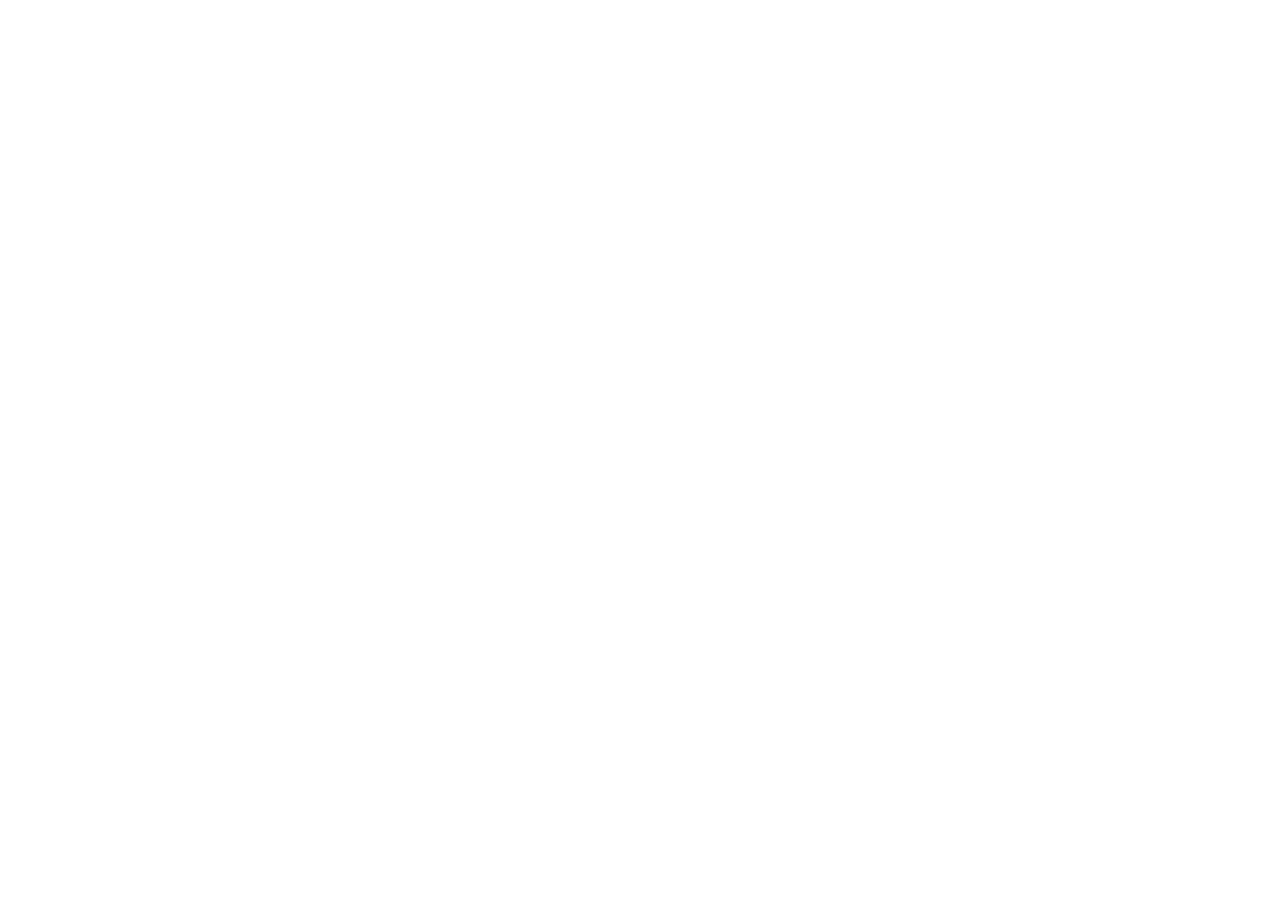
==== index.html @ 5b24a967 "init" ====
<!doctype html>
<html lang="en">
<head>
    <meta charset="UTF-8">
    <meta name="viewport"
          content="width=device-width, user-scalable=no, initial-scale=1.0, maximum-scale=1.0, minimum-scale=1.0">
    <meta http-equiv="X-UA-Compatible" content="ie=edge">
    <title>Document</title>
     
</head>
<body>

</body>
</html>
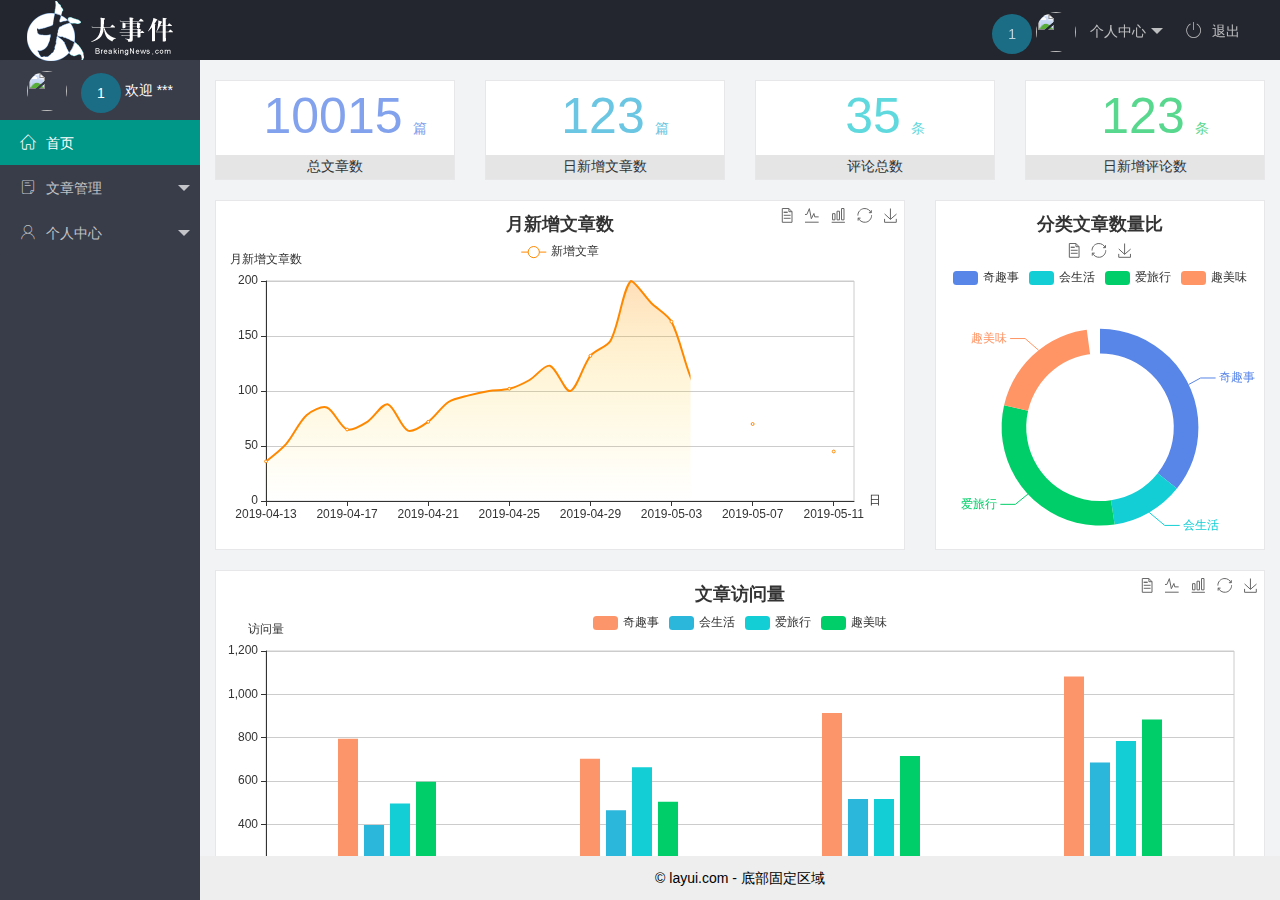
==== commit fc198450: "完成主页开发功能" ====
--- a/index.html
+++ b/index.html
@@ -6,9 +6,82 @@
           content="width=device-width, user-scalable=no, initial-scale=1.0, maximum-scale=1.0, minimum-scale=1.0">
     <meta http-equiv="X-UA-Compatible" content="ie=edge">
     <title>Document</title>
-     
+    <link rel="stylesheet" href="./css/layui.css">
+    <link rel="stylesheet" href="./fonts/iconfont.css">
+    <link rel="stylesheet" href="./css/index.css">
 </head>
-<body>
+<body class="layui-layout-body">
+<div class="layui-layout layui-layout-admin">
+    <div class="layui-header">
+        <div class="layui-logo">
+            <img src="./images/logo.png" alt="">
+        </div>
+        <!-- 头部区域（可配合layui已有的水平导航） -->
+        <ul class="layui-nav layui-layout-right">
+            <li class="layui-nav-item">
+                <a href="javascript:;">
+                    <span class="text-avatar">1</span>
+                    <img src="http://t.cn/RCzsdCq" class="layui-nav-img avatar-img">
+                    个人中心
+                </a>
+                <dl class="layui-nav-child">
+                    <dd><a href="">基本资料</a></dd>
+                    <dd><a href="">更换头像</a></dd>
+                    <dd><a href="">重置密码</a></dd>
+                </dl>
+            </li>
+            <li class="layui-nav-item">
 
+                <a href="javascript:;" id="btnLogout"> <span class="iconfont icon-tuichu"></span>退出</a>
+            </li>
+        </ul>
+    </div>
+
+    <div class="layui-side layui-bg-black">
+        <div class="layui-side-scroll">
+            <!-- 左侧导航区域（可配合layui已有的垂直导航） -->
+            <ul class="layui-nav layui-nav-tree" lay-shrink="all">
+                <div class="side-nav-avater">
+                    <img src="http://t.cn/RCzsdCq" class="layui-nav-img avatar-img">
+                    <span class="text-avatar">1</span>
+                    <span id="welcome">欢迎 ***</span>
+                </div>
+                <li class="layui-nav-item layui-this"><a href="./home/dashboard.html" target="fm" > <span class="iconfont icon-home"></span>首页</a></li>
+                <li class="layui-nav-item">
+                    <a href="javascript:;"> <span class="iconfont icon-16"></span>文章管理</a>
+                    <dl class="layui-nav-child">
+                        <dd><a href="javascript:;"><i class="layui-icon layui-icon-app"></i>文章类别</a></dd>
+                        <dd><a href="javascript:;"><i class="layui-icon layui-icon-app"></i>文章列表</a></dd>
+                        <dd><a href=""><i class="layui-icon layui-icon-app"></i>发表文章</a></dd>
+                    </dl>
+                </li>
+                <li class="layui-nav-item">
+                    <a href="javascript:;"> <span class="iconfont icon-user"></span>个人中心</a>
+                    <dl class="layui-nav-child">
+                        <dd><a href="javascript:;"><i class="layui-icon layui-icon-app"></i>基本资料</a></dd>
+                        <dd><a href="javascript:;"><i class="layui-icon layui-icon-app"></i>更换头像</a></dd>
+                        <dd><a href=""><i class="layui-icon layui-icon-app"></i>重置密码</a></dd>
+                    </dl>
+                </li>
+            </ul>
+        </div>
+    </div>
+
+    <div class="layui-body">
+        <!-- 内容主体区域 -->
+        <iframe name="fm" src ="./home/dashboard.html"  frameborder="0">
+            123
+        </iframe>
+    </div>
+
+    <div class="layui-footer">
+        <!-- 底部固定区域 -->
+        © layui.com - 底部固定区域
+    </div>
+    <script src="./layui.all.js"></script>
+    <script src="./lib/jquery-3.5.1.js"></script>
+    <script src="./js/baseApi.js"></script>
+    <script src="./js/index.js"></script>
+</div>
 </body>
 </html>
--- a/css/layui.css
+++ b/css/layui.css
@@ -0,0 +1,2 @@
+/** layui-v2.5.6 MIT License By https://www.layui.com */
+ .layui-inline,img{display:inline-block;vertical-align:middle}h1,h2,h3,h4,h5,h6{font-weight:400}.layui-edge,.layui-header,.layui-inline,.layui-main{position:relative}.layui-body,.layui-edge,.layui-elip{overflow:hidden}.layui-btn,.layui-edge,.layui-inline,img{vertical-align:middle}.layui-btn,.layui-disabled,.layui-icon,.layui-unselect{-moz-user-select:none;-webkit-user-select:none;-ms-user-select:none}.layui-elip,.layui-form-checkbox span,.layui-form-pane .layui-form-label{text-overflow:ellipsis;white-space:nowrap}.layui-breadcrumb,.layui-tree-btnGroup{visibility:hidden}blockquote,body,button,dd,div,dl,dt,form,h1,h2,h3,h4,h5,h6,input,li,ol,p,pre,td,textarea,th,ul{margin:0;padding:0;-webkit-tap-highlight-color:rgba(0,0,0,0)}a:active,a:hover{outline:0}img{border:none}li{list-style:none}table{border-collapse:collapse;border-spacing:0}h4,h5,h6{font-size:100%}button,input,optgroup,option,select,textarea{font-family:inherit;font-size:inherit;font-style:inherit;font-weight:inherit;outline:0}pre{white-space:pre-wrap;white-space:-moz-pre-wrap;white-space:-pre-wrap;white-space:-o-pre-wrap;word-wrap:break-word}body{line-height:24px;font:14px Helvetica Neue,Helvetica,PingFang SC,Tahoma,Arial,sans-serif}hr{height:1px;margin:10px 0;border:0;clear:both}a{color:#333;text-decoration:none}a:hover{color:#777}a cite{font-style:normal;*cursor:pointer}.layui-border-box,.layui-border-box *{box-sizing:border-box}.layui-box,.layui-box *{box-sizing:content-box}.layui-clear{clear:both;*zoom:1}.layui-clear:after{content:'\20';clear:both;*zoom:1;display:block;height:0}.layui-inline{*display:inline;*zoom:1}.layui-edge{display:inline-block;width:0;height:0;border-width:6px;border-style:dashed;border-color:transparent}.layui-edge-top{top:-4px;border-bottom-color:#999;border-bottom-style:solid}.layui-edge-right{border-left-color:#999;border-left-style:solid}.layui-edge-bottom{top:2px;border-top-color:#999;border-top-style:solid}.layui-edge-left{border-right-color:#999;border-right-style:solid}.layui-disabled,.layui-disabled:hover{color:#d2d2d2!important;cursor:not-allowed!important}.layui-circle{border-radius:100%}.layui-show{display:block!important}.layui-hide{display:none!important}@font-face{font-family:layui-icon;src:url(../font/iconfont.eot?v=256);src:url(../font/iconfont.eot?v=256#iefix) format('embedded-opentype'),url(../font/iconfont.woff2?v=256) format('woff2'),url(../font/iconfont.woff?v=256) format('woff'),url(../font/iconfont.ttf?v=256) format('truetype'),url(../font/iconfont.svg?v=256#layui-icon) format('svg')}.layui-icon{font-family:layui-icon!important;font-size:16px;font-style:normal;-webkit-font-smoothing:antialiased;-moz-osx-font-smoothing:grayscale}.layui-icon-reply-fill:before{content:"\e611"}.layui-icon-set-fill:before{content:"\e614"}.layui-icon-menu-fill:before{content:"\e60f"}.layui-icon-search:before{content:"\e615"}.layui-icon-share:before{content:"\e641"}.layui-icon-set-sm:before{content:"\e620"}.layui-icon-engine:before{content:"\e628"}.layui-icon-close:before{content:"\1006"}.layui-icon-close-fill:before{content:"\1007"}.layui-icon-chart-screen:before{content:"\e629"}.layui-icon-star:before{content:"\e600"}.layui-icon-circle-dot:before{content:"\e617"}.layui-icon-chat:before{content:"\e606"}.layui-icon-release:before{content:"\e609"}.layui-icon-list:before{content:"\e60a"}.layui-icon-chart:before{content:"\e62c"}.layui-icon-ok-circle:before{content:"\1005"}.layui-icon-layim-theme:before{content:"\e61b"}.layui-icon-table:before{content:"\e62d"}.layui-icon-right:before{content:"\e602"}.layui-icon-left:before{content:"\e603"}.layui-icon-cart-simple:before{content:"\e698"}.layui-icon-face-cry:before{content:"\e69c"}.layui-icon-face-smile:before{content:"\e6af"}.layui-icon-survey:before{content:"\e6b2"}.layui-icon-tree:before{content:"\e62e"}.layui-icon-ie:before{content:"\e7bb"}.layui-icon-upload-circle:before{content:"\e62f"}.layui-icon-add-circle:before{content:"\e61f"}.layui-icon-download-circle:before{content:"\e601"}.layui-icon-templeate-1:before{content:"\e630"}.layui-icon-util:before{content:"\e631"}.layui-icon-face-surprised:before{content:"\e664"}.layui-icon-edit:before{content:"\e642"}.layui-icon-speaker:before{content:"\e645"}.layui-icon-down:before{content:"\e61a"}.layui-icon-file:before{content:"\e621"}.layui-icon-layouts:before{content:"\e632"}.layui-icon-rate-half:before{content:"\e6c9"}.layui-icon-add-circle-fine:before{content:"\e608"}.layui-icon-prev-circle:before{content:"\e633"}.layui-icon-read:before{content:"\e705"}.layui-icon-404:before{content:"\e61c"}.layui-icon-carousel:before{content:"\e634"}.layui-icon-help:before{content:"\e607"}.layui-icon-code-circle:before{content:"\e635"}.layui-icon-windows:before{content:"\e67f"}.layui-icon-water:before{content:"\e636"}.layui-icon-username:before{content:"\e66f"}.layui-icon-find-fill:before{content:"\e670"}.layui-icon-about:before{content:"\e60b"}.layui-icon-location:before{content:"\e715"}.layui-icon-up:before{content:"\e619"}.layui-icon-pause:before{content:"\e651"}.layui-icon-date:before{content:"\e637"}.layui-icon-layim-uploadfile:before{content:"\e61d"}.layui-icon-delete:before{content:"\e640"}.layui-icon-play:before{content:"\e652"}.layui-icon-top:before{content:"\e604"}.layui-icon-firefox:before{content:"\e686"}.layui-icon-friends:before{content:"\e612"}.layui-icon-refresh-3:before{content:"\e9aa"}.layui-icon-ok:before{content:"\e605"}.layui-icon-layer:before{content:"\e638"}.layui-icon-face-smile-fine:before{content:"\e60c"}.layui-icon-dollar:before{content:"\e659"}.layui-icon-group:before{content:"\e613"}.layui-icon-layim-download:before{content:"\e61e"}.layui-icon-picture-fine:before{content:"\e60d"}.layui-icon-link:before{content:"\e64c"}.layui-icon-diamond:before{content:"\e735"}.layui-icon-log:before{content:"\e60e"}.layui-icon-key:before{content:"\e683"}.layui-icon-rate-solid:before{content:"\e67a"}.layui-icon-fonts-del:before{content:"\e64f"}.layui-icon-unlink:before{content:"\e64d"}.layui-icon-fonts-clear:before{content:"\e639"}.layui-icon-triangle-r:before{content:"\e623"}.layui-icon-circle:before{content:"\e63f"}.layui-icon-radio:before{content:"\e643"}.layui-icon-align-center:before{content:"\e647"}.layui-icon-align-right:before{content:"\e648"}.layui-icon-align-left:before{content:"\e649"}.layui-icon-loading-1:before{content:"\e63e"}.layui-icon-return:before{content:"\e65c"}.layui-icon-fonts-strong:before{content:"\e62b"}.layui-icon-upload:before{content:"\e67c"}.layui-icon-dialogue:before{content:"\e63a"}.layui-icon-video:before{content:"\e6ed"}.layui-icon-headset:before{content:"\e6fc"}.layui-icon-cellphone-fine:before{content:"\e63b"}.layui-icon-add-1:before{content:"\e654"}.layui-icon-face-smile-b:before{content:"\e650"}.layui-icon-fonts-html:before{content:"\e64b"}.layui-icon-screen-full:before{content:"\e622"}.layui-icon-form:before{content:"\e63c"}.layui-icon-cart:before{content:"\e657"}.layui-icon-camera-fill:before{content:"\e65d"}.layui-icon-tabs:before{content:"\e62a"}.layui-icon-heart-fill:before{content:"\e68f"}.layui-icon-fonts-code:before{content:"\e64e"}.layui-icon-ios:before{content:"\e680"}.layui-icon-at:before{content:"\e687"}.layui-icon-fire:before{content:"\e756"}.layui-icon-set:before{content:"\e716"}.layui-icon-fonts-u:before{content:"\e646"}.layui-icon-triangle-d:before{content:"\e625"}.layui-icon-tips:before{content:"\e702"}.layui-icon-picture:before{content:"\e64a"}.layui-icon-more-vertical:before{content:"\e671"}.layui-icon-bluetooth:before{content:"\e689"}.layui-icon-flag:before{content:"\e66c"}.layui-icon-loading:before{content:"\e63d"}.layui-icon-fonts-i:before{content:"\e644"}.layui-icon-refresh-1:before{content:"\e666"}.layui-icon-rmb:before{content:"\e65e"}.layui-icon-addition:before{content:"\e624"}.layui-icon-home:before{content:"\e68e"}.layui-icon-time:before{content:"\e68d"}.layui-icon-user:before{content:"\e770"}.layui-icon-notice:before{content:"\e667"}.layui-icon-chrome:before{content:"\e68a"}.layui-icon-edge:before{content:"\e68b"}.layui-icon-login-weibo:before{content:"\e675"}.layui-icon-voice:before{content:"\e688"}.layui-icon-upload-drag:before{content:"\e681"}.layui-icon-login-qq:before{content:"\e676"}.layui-icon-snowflake:before{content:"\e6b1"}.layui-icon-heart:before{content:"\e68c"}.layui-icon-logout:before{content:"\e682"}.layui-icon-file-b:before{content:"\e655"}.layui-icon-template:before{content:"\e663"}.layui-icon-transfer:before{content:"\e691"}.layui-icon-auz:before{content:"\e672"}.layui-icon-console:before{content:"\e665"}.layui-icon-app:before{content:"\e653"}.layui-icon-prev:before{content:"\e65a"}.layui-icon-website:before{content:"\e7ae"}.layui-icon-next:before{content:"\e65b"}.layui-icon-component:before{content:"\e857"}.layui-icon-android:before{content:"\e684"}.layui-icon-more:before{content:"\e65f"}.layui-icon-login-wechat:before{content:"\e677"}.layui-icon-shrink-right:before{content:"\e668"}.layui-icon-spread-left:before{content:"\e66b"}.layui-icon-camera:before{content:"\e660"}.layui-icon-note:before{content:"\e66e"}.layui-icon-refresh:before{content:"\e669"}.layui-icon-female:before{content:"\e661"}.layui-icon-male:before{content:"\e662"}.layui-icon-screen-restore:before{content:"\e758"}.layui-icon-password:before{content:"\e673"}.layui-icon-senior:before{content:"\e674"}.layui-icon-theme:before{content:"\e66a"}.layui-icon-tread:before{content:"\e6c5"}.layui-icon-praise:before{content:"\e6c6"}.layui-icon-star-fill:before{content:"\e658"}.layui-icon-rate:before{content:"\e67b"}.layui-icon-template-1:before{content:"\e656"}.layui-icon-vercode:before{content:"\e679"}.layui-icon-service:before{content:"\e626"}.layui-icon-cellphone:before{content:"\e678"}.layui-icon-print:before{content:"\e66d"}.layui-icon-cols:before{content:"\e610"}.layui-icon-wifi:before{content:"\e7e0"}.layui-icon-export:before{content:"\e67d"}.layui-icon-rss:before{content:"\e808"}.layui-icon-slider:before{content:"\e714"}.layui-icon-email:before{content:"\e618"}.layui-icon-subtraction:before{content:"\e67e"}.layui-icon-mike:before{content:"\e6dc"}.layui-icon-light:before{content:"\e748"}.layui-icon-gift:before{content:"\e627"}.layui-icon-mute:before{content:"\e685"}.layui-icon-reduce-circle:before{content:"\e616"}.layui-icon-music:before{content:"\e690"}.layui-main{width:1140px;margin:0 auto}.layui-header{z-index:1000;height:60px}.layui-header a:hover{transition:all .5s;-webkit-transition:all .5s}.layui-side{position:fixed;left:0;top:0;bottom:0;z-index:999;width:200px;overflow-x:hidden}.layui-side-scroll{position:relative;width:220px;height:100%;overflow-x:hidden}.layui-body{position:absolute;left:200px;right:0;top:0;bottom:0;z-index:998;width:auto;overflow-y:auto;box-sizing:border-box}.layui-layout-body{overflow:hidden}.layui-layout-admin .layui-header{background-color:#23262E}.layui-layout-admin .layui-side{top:60px;width:200px;overflow-x:hidden}.layui-layout-admin .layui-body{position:fixed;top:60px;bottom:44px}.layui-layout-admin .layui-main{width:auto;margin:0 15px}.layui-layout-admin .layui-footer{position:fixed;left:200px;right:0;bottom:0;height:44px;line-height:44px;padding:0 15px;background-color:#eee}.layui-layout-admin .layui-logo{position:absolute;left:0;top:0;width:200px;height:100%;line-height:60px;text-align:center;color:#009688;font-size:16px}.layui-layout-admin .layui-header .layui-nav{background:0 0}.layui-layout-left{position:absolute!important;left:200px;top:0}.layui-layout-right{position:absolute!important;right:0;top:0}.layui-container{position:relative;margin:0 auto;padding:0 15px;box-sizing:border-box}.layui-fluid{position:relative;margin:0 auto;padding:0 15px}.layui-row:after,.layui-row:before{content:'';display:block;clear:both}.layui-col-lg1,.layui-col-lg10,.layui-col-lg11,.layui-col-lg12,.layui-col-lg2,.layui-col-lg3,.layui-col-lg4,.layui-col-lg5,.layui-col-lg6,.layui-col-lg7,.layui-col-lg8,.layui-col-lg9,.layui-col-md1,.layui-col-md10,.layui-col-md11,.layui-col-md12,.layui-col-md2,.layui-col-md3,.layui-col-md4,.layui-col-md5,.layui-col-md6,.layui-col-md7,.layui-col-md8,.layui-col-md9,.layui-col-sm1,.layui-col-sm10,.layui-col-sm11,.layui-col-sm12,.layui-col-sm2,.layui-col-sm3,.layui-col-sm4,.layui-col-sm5,.layui-col-sm6,.layui-col-sm7,.layui-col-sm8,.layui-col-sm9,.layui-col-xs1,.layui-col-xs10,.layui-col-xs11,.layui-col-xs12,.layui-col-xs2,.layui-col-xs3,.layui-col-xs4,.layui-col-xs5,.layui-col-xs6,.layui-col-xs7,.layui-col-xs8,.layui-col-xs9{position:relative;display:block;box-sizing:border-box}.layui-col-xs1,.layui-col-xs10,.layui-col-xs11,.layui-col-xs12,.layui-col-xs2,.layui-col-xs3,.layui-col-xs4,.layui-col-xs5,.layui-col-xs6,.layui-col-xs7,.layui-col-xs8,.layui-col-xs9{float:left}.layui-col-xs1{width:8.33333333%}.layui-col-xs2{width:16.66666667%}.layui-col-xs3{width:25%}.layui-col-xs4{width:33.33333333%}.layui-col-xs5{width:41.66666667%}.layui-col-xs6{width:50%}.layui-col-xs7{width:58.33333333%}.layui-col-xs8{width:66.66666667%}.layui-col-xs9{width:75%}.layui-col-xs10{width:83.33333333%}.layui-col-xs11{width:91.66666667%}.layui-col-xs12{width:100%}.layui-col-xs-offset1{margin-left:8.33333333%}.layui-col-xs-offset2{margin-left:16.66666667%}.layui-col-xs-offset3{margin-left:25%}.layui-col-xs-offset4{margin-left:33.33333333%}.layui-col-xs-offset5{margin-left:41.66666667%}.layui-col-xs-offset6{margin-left:50%}.layui-col-xs-offset7{margin-left:58.33333333%}.layui-col-xs-offset8{margin-left:66.66666667%}.layui-col-xs-offset9{margin-left:75%}.layui-col-xs-offset10{margin-left:83.33333333%}.layui-col-xs-offset11{margin-left:91.66666667%}.layui-col-xs-offset12{margin-left:100%}@media screen and (max-width:768px){.layui-hide-xs{display:none!important}.layui-show-xs-block{display:block!important}.layui-show-xs-inline{display:inline!important}.layui-show-xs-inline-block{display:inline-block!important}}@media screen and (min-width:768px){.layui-container{width:750px}.layui-hide-sm{display:none!important}.layui-show-sm-block{display:block!important}.layui-show-sm-inline{display:inline!important}.layui-show-sm-inline-block{display:inline-block!important}.layui-col-sm1,.layui-col-sm10,.layui-col-sm11,.layui-col-sm12,.layui-col-sm2,.layui-col-sm3,.layui-col-sm4,.layui-col-sm5,.layui-col-sm6,.layui-col-sm7,.layui-col-sm8,.layui-col-sm9{float:left}.layui-col-sm1{width:8.33333333%}.layui-col-sm2{width:16.66666667%}.layui-col-sm3{width:25%}.layui-col-sm4{width:33.33333333%}.layui-col-sm5{width:41.66666667%}.layui-col-sm6{width:50%}.layui-col-sm7{width:58.33333333%}.layui-col-sm8{width:66.66666667%}.layui-col-sm9{width:75%}.layui-col-sm10{width:83.33333333%}.layui-col-sm11{width:91.66666667%}.layui-col-sm12{width:100%}.layui-col-sm-offset1{margin-left:8.33333333%}.layui-col-sm-offset2{margin-left:16.66666667%}.layui-col-sm-offset3{margin-left:25%}.layui-col-sm-offset4{margin-left:33.33333333%}.layui-col-sm-offset5{margin-left:41.66666667%}.layui-col-sm-offset6{margin-left:50%}.layui-col-sm-offset7{margin-left:58.33333333%}.layui-col-sm-offset8{margin-left:66.66666667%}.layui-col-sm-offset9{margin-left:75%}.layui-col-sm-offset10{margin-left:83.33333333%}.layui-col-sm-offset11{margin-left:91.66666667%}.layui-col-sm-offset12{margin-left:100%}}@media screen and (min-width:992px){.layui-container{width:970px}.layui-hide-md{display:none!important}.layui-show-md-block{display:block!important}.layui-show-md-inline{display:inline!important}.layui-show-md-inline-block{display:inline-block!important}.layui-col-md1,.layui-col-md10,.layui-col-md11,.layui-col-md12,.layui-col-md2,.layui-col-md3,.layui-col-md4,.layui-col-md5,.layui-col-md6,.layui-col-md7,.layui-col-md8,.layui-col-md9{float:left}.layui-col-md1{width:8.33333333%}.layui-col-md2{width:16.66666667%}.layui-col-md3{width:25%}.layui-col-md4{width:33.33333333%}.layui-col-md5{width:41.66666667%}.layui-col-md6{width:50%}.layui-col-md7{width:58.33333333%}.layui-col-md8{width:66.66666667%}.layui-col-md9{width:75%}.layui-col-md10{width:83.33333333%}.layui-col-md11{width:91.66666667%}.layui-col-md12{width:100%}.layui-col-md-offset1{margin-left:8.33333333%}.layui-col-md-offset2{margin-left:16.66666667%}.layui-col-md-offset3{margin-left:25%}.layui-col-md-offset4{margin-left:33.33333333%}.layui-col-md-offset5{margin-left:41.66666667%}.layui-col-md-offset6{margin-left:50%}.layui-col-md-offset7{margin-left:58.33333333%}.layui-col-md-offset8{margin-left:66.66666667%}.layui-col-md-offset9{margin-left:75%}.layui-col-md-offset10{margin-left:83.33333333%}.layui-col-md-offset11{margin-left:91.66666667%}.layui-col-md-offset12{margin-left:100%}}@media screen and (min-width:1200px){.layui-container{width:1170px}.layui-hide-lg{display:none!important}.layui-show-lg-block{display:block!important}.layui-show-lg-inline{display:inline!important}.layui-show-lg-inline-block{display:inline-block!important}.layui-col-lg1,.layui-col-lg10,.layui-col-lg11,.layui-col-lg12,.layui-col-lg2,.layui-col-lg3,.layui-col-lg4,.layui-col-lg5,.layui-col-lg6,.layui-col-lg7,.layui-col-lg8,.layui-col-lg9{float:left}.layui-col-lg1{width:8.33333333%}.layui-col-lg2{width:16.66666667%}.layui-col-lg3{width:25%}.layui-col-lg4{width:33.33333333%}.layui-col-lg5{width:41.66666667%}.layui-col-lg6{width:50%}.layui-col-lg7{width:58.33333333%}.layui-col-lg8{width:66.66666667%}.layui-col-lg9{width:75%}.layui-col-lg10{width:83.33333333%}.layui-col-lg11{width:91.66666667%}.layui-col-lg12{width:100%}.layui-col-lg-offset1{margin-left:8.33333333%}.layui-col-lg-offset2{margin-left:16.66666667%}.layui-col-lg-offset3{margin-left:25%}.layui-col-lg-offset4{margin-left:33.33333333%}.layui-col-lg-offset5{margin-left:41.66666667%}.layui-col-lg-offset6{margin-left:50%}.layui-col-lg-offset7{margin-left:58.33333333%}.layui-col-lg-offset8{margin-left:66.66666667%}.layui-col-lg-offset9{margin-left:75%}.layui-col-lg-offset10{margin-left:83.33333333%}.layui-col-lg-offset11{margin-left:91.66666667%}.layui-col-lg-offset12{margin-left:100%}}.layui-col-space1{margin:-.5px}.layui-col-space1>*{padding:.5px}.layui-col-space2{margin:-1px}.layui-col-space2>*{padding:1px}.layui-col-space4{margin:-2px}.layui-col-space4>*{padding:2px}.layui-col-space5{margin:-2.5px}.layui-col-space5>*{padding:2.5px}.layui-col-space6{margin:-3px}.layui-col-space6>*{padding:3px}.layui-col-space8{margin:-4px}.layui-col-space8>*{padding:4px}.layui-col-space10{margin:-5px}.layui-col-space10>*{padding:5px}.layui-col-space12{margin:-6px}.layui-col-space12>*{padding:6px}.layui-col-space14{margin:-7px}.layui-col-space14>*{padding:7px}.layui-col-space15{margin:-7.5px}.layui-col-space15>*{padding:7.5px}.layui-col-space16{margin:-8px}.layui-col-space16>*{padding:8px}.layui-col-space18{margin:-9px}.layui-col-space18>*{padding:9px}.layui-col-space20{margin:-10px}.layui-col-space20>*{padding:10px}.layui-col-space22{margin:-11px}.layui-col-space22>*{padding:11px}.layui-col-space24{margin:-12px}.layui-col-space24>*{padding:12px}.layui-col-space25{margin:-12.5px}.layui-col-space25>*{padding:12.5px}.layui-col-space26{margin:-13px}.layui-col-space26>*{padding:13px}.layui-col-space28{margin:-14px}.layui-col-space28>*{padding:14px}.layui-col-space30{margin:-15px}.layui-col-space30>*{padding:15px}.layui-btn,.layui-input,.layui-select,.layui-textarea,.layui-upload-button{outline:0;-webkit-appearance:none;transition:all .3s;-webkit-transition:all .3s;box-sizing:border-box}.layui-elem-quote{margin-bottom:10px;padding:15px;line-height:22px;border-left:5px solid #009688;border-radius:0 2px 2px 0;background-color:#f2f2f2}.layui-quote-nm{border-style:solid;border-width:1px 1px 1px 5px;background:0 0}.layui-elem-field{margin-bottom:10px;padding:0;border-width:1px;border-style:solid}.layui-elem-field legend{margin-left:20px;padding:0 10px;font-size:20px;font-weight:300}.layui-field-title{margin:10px 0 20px;border-width:1px 0 0}.layui-field-box{padding:10px 15px}.layui-field-title .layui-field-box{padding:10px 0}.layui-progress{position:relative;height:6px;border-radius:20px;background-color:#e2e2e2}.layui-progress-bar{position:absolute;left:0;top:0;width:0;max-width:100%;height:6px;border-radius:20px;text-align:right;background-color:#5FB878;transition:all .3s;-webkit-transition:all .3s}.layui-progress-big,.layui-progress-big .layui-progress-bar{height:18px;line-height:18px}.layui-progress-text{position:relative;top:-20px;line-height:18px;font-size:12px;color:#666}.layui-progress-big .layui-progress-text{position:static;padding:0 10px;color:#fff}.layui-collapse{border-width:1px;border-style:solid;border-radius:2px}.layui-colla-content,.layui-colla-item{border-top-width:1px;border-top-style:solid}.layui-colla-item:first-child{border-top:none}.layui-colla-title{position:relative;height:42px;line-height:42px;padding:0 15px 0 35px;color:#333;background-color:#f2f2f2;cursor:pointer;font-size:14px;overflow:hidden}.layui-colla-content{display:none;padding:10px 15px;line-height:22px;color:#666}.layui-colla-icon{position:absolute;left:15px;top:0;font-size:14px}.layui-card{margin-bottom:15px;border-radius:2px;background-color:#fff;box-shadow:0 1px 2px 0 rgba(0,0,0,.05)}.layui-card:last-child{margin-bottom:0}.layui-card-header{position:relative;height:42px;line-height:42px;padding:0 15px;border-bottom:1px solid #f6f6f6;color:#333;border-radius:2px 2px 0 0;font-size:14px}.layui-bg-black,.layui-bg-blue,.layui-bg-cyan,.layui-bg-green,.layui-bg-orange,.layui-bg-red{color:#fff!important}.layui-card-body{position:relative;padding:10px 15px;line-height:24px}.layui-card-body[pad15]{padding:15px}.layui-card-body[pad20]{padding:20px}.layui-card-body .layui-table{margin:5px 0}.layui-card .layui-tab{margin:0}.layui-panel-window{position:relative;padding:15px;border-radius:0;border-top:5px solid #E6E6E6;background-color:#fff}.layui-auxiliar-moving{position:fixed;left:0;right:0;top:0;bottom:0;width:100%;height:100%;background:0 0;z-index:9999999999}.layui-form-label,.layui-form-mid,.layui-form-select,.layui-input-block,.layui-input-inline,.layui-textarea{position:relative}.layui-bg-red{background-color:#FF5722!important}.layui-bg-orange{background-color:#FFB800!important}.layui-bg-green{background-color:#009688!important}.layui-bg-cyan{background-color:#2F4056!important}.layui-bg-blue{background-color:#1E9FFF!important}.layui-bg-black{background-color:#393D49!important}.layui-bg-gray{background-color:#eee!important;color:#666!important}.layui-badge-rim,.layui-colla-content,.layui-colla-item,.layui-collapse,.layui-elem-field,.layui-form-pane .layui-form-item[pane],.layui-form-pane .layui-form-label,.layui-input,.layui-layedit,.layui-layedit-tool,.layui-quote-nm,.layui-select,.layui-tab-bar,.layui-tab-card,.layui-tab-title,.layui-tab-title .layui-this:after,.layui-textarea{border-color:#e6e6e6}.layui-timeline-item:before,hr{background-color:#e6e6e6}.layui-text{line-height:22px;font-size:14px;color:#666}.layui-text h1,.layui-text h2,.layui-text h3{font-weight:500;color:#333}.layui-text h1{font-size:30px}.layui-text h2{font-size:24px}.layui-text h3{font-size:18px}.layui-text a:not(.layui-btn){color:#01AAED}.layui-text a:not(.layui-btn):hover{text-decoration:underline}.layui-text ul{padding:5px 0 5px 15px}.layui-text ul li{margin-top:5px;list-style-type:disc}.layui-text em,.layui-word-aux{color:#999!important;padding:0 5px!important}.layui-btn{display:inline-block;height:38px;line-height:38px;padding:0 18px;background-color:#009688;color:#fff;white-space:nowrap;text-align:center;font-size:14px;border:none;border-radius:2px;cursor:pointer}.layui-btn:hover{opacity:.8;filter:alpha(opacity=80);color:#fff}.layui-btn:active{opacity:1;filter:alpha(opacity=100)}.layui-btn+.layui-btn{margin-left:10px}.layui-btn-container{font-size:0}.layui-btn-container .layui-btn{margin-right:10px;margin-bottom:10px}.layui-btn-container .layui-btn+.layui-btn{margin-left:0}.layui-table .layui-btn-container .layui-btn{margin-bottom:9px}.layui-btn-radius{border-radius:100px}.layui-btn .layui-icon{margin-right:3px;font-size:18px;vertical-align:bottom;vertical-align:middle\9}.layui-btn-primary{border:1px solid #C9C9C9;background-color:#fff;color:#555}.layui-btn-primary:hover{border-color:#009688;color:#333}.layui-btn-normal{background-color:#1E9FFF}.layui-btn-warm{background-color:#FFB800}.layui-btn-danger{background-color:#FF5722}.layui-btn-checked{background-color:#5FB878}.layui-btn-disabled,.layui-btn-disabled:active,.layui-btn-disabled:hover{border:1px solid #e6e6e6;background-color:#FBFBFB;color:#C9C9C9;cursor:not-allowed;opacity:1}.layui-btn-lg{height:44px;line-height:44px;padding:0 25px;font-size:16px}.layui-btn-sm{height:30px;line-height:30px;padding:0 10px;font-size:12px}.layui-btn-sm i{font-size:16px!important}.layui-btn-xs{height:22px;line-height:22px;padding:0 5px;font-size:12px}.layui-btn-xs i{font-size:14px!important}.layui-btn-group{display:inline-block;vertical-align:middle;font-size:0}.layui-btn-group .layui-btn{margin-left:0!important;margin-right:0!important;border-left:1px solid rgba(255,255,255,.5);border-radius:0}.layui-btn-group .layui-btn-primary{border-left:none}.layui-btn-group .layui-btn-primary:hover{border-color:#C9C9C9;color:#009688}.layui-btn-group .layui-btn:first-child{border-left:none;border-radius:2px 0 0 2px}.layui-btn-group .layui-btn-primary:first-child{border-left:1px solid #c9c9c9}.layui-btn-group .layui-btn:last-child{border-radius:0 2px 2px 0}.layui-btn-group .layui-btn+.layui-btn{margin-left:0}.layui-btn-group+.layui-btn-group{margin-left:10px}.layui-btn-fluid{width:100%}.layui-input,.layui-select,.layui-textarea{height:38px;line-height:1.3;line-height:38px\9;border-width:1px;border-style:solid;background-color:#fff;border-radius:2px}.layui-input::-webkit-input-placeholder,.layui-select::-webkit-input-placeholder,.layui-textarea::-webkit-input-placeholder{line-height:1.3}.layui-input,.layui-textarea{display:block;width:100%;padding-left:10px}.layui-input:hover,.layui-textarea:hover{border-color:#D2D2D2!important}.layui-input:focus,.layui-textarea:focus{border-color:#C9C9C9!important}.layui-textarea{min-height:100px;height:auto;line-height:20px;padding:6px 10px;resize:vertical}.layui-select{padding:0 10px}.layui-form input[type=checkbox],.layui-form input[type=radio],.layui-form select{display:none}.layui-form [lay-ignore]{display:initial}.layui-form-item{margin-bottom:15px;clear:both;*zoom:1}.layui-form-item:after{content:'\20';clear:both;*zoom:1;display:block;height:0}.layui-form-label{float:left;display:block;padding:9px 15px;width:80px;font-weight:400;line-height:20px;text-align:right}.layui-form-label-col{display:block;float:none;padding:9px 0;line-height:20px;text-align:left}.layui-form-item .layui-inline{margin-bottom:5px;margin-right:10px}.layui-input-block{margin-left:110px;min-height:36px}.layui-input-inline{display:inline-block;vertical-align:middle}.layui-form-item .layui-input-inline{float:left;width:190px;margin-right:10px}.layui-form-text .layui-input-inline{width:auto}.layui-form-mid{float:left;display:block;padding:9px 0!important;line-height:20px;margin-right:10px}.layui-form-danger+.layui-form-select .layui-input,.layui-form-danger:focus{border-color:#FF5722!important}.layui-form-select .layui-input{padding-right:30px;cursor:pointer}.layui-form-select .layui-edge{position:absolute;right:10px;top:50%;margin-top:-3px;cursor:pointer;border-width:6px;border-top-color:#c2c2c2;border-top-style:solid;transition:all .3s;-webkit-transition:all .3s}.layui-form-select dl{display:none;position:absolute;left:0;top:42px;padding:5px 0;z-index:899;min-width:100%;border:1px solid #d2d2d2;max-height:300px;overflow-y:auto;background-color:#fff;border-radius:2px;box-shadow:0 2px 4px rgba(0,0,0,.12);box-sizing:border-box}.layui-form-select dl dd,.layui-form-select dl dt{padding:0 10px;line-height:36px;white-space:nowrap;overflow:hidden;text-overflow:ellipsis}.layui-form-select dl dt{font-size:12px;color:#999}.layui-form-select dl dd{cursor:pointer}.layui-form-select dl dd:hover{background-color:#f2f2f2;-webkit-transition:.5s all;transition:.5s all}.layui-form-select .layui-select-group dd{padding-left:20px}.layui-form-select dl dd.layui-select-tips{padding-left:10px!important;color:#999}.layui-form-select dl dd.layui-this{background-color:#5FB878;color:#fff}.layui-form-checkbox,.layui-form-select dl dd.layui-disabled{background-color:#fff}.layui-form-selected dl{display:block}.layui-form-checkbox,.layui-form-checkbox *,.layui-form-switch{display:inline-block;vertical-align:middle}.layui-form-selected .layui-edge{margin-top:-9px;-webkit-transform:rotate(180deg);transform:rotate(180deg);margin-top:-3px\9}:root .layui-form-selected .layui-edge{margin-top:-9px\0/IE9}.layui-form-selectup dl{top:auto;bottom:42px}.layui-select-none{margin:5px 0;text-align:center;color:#999}.layui-select-disabled .layui-disabled{border-color:#eee!important}.layui-select-disabled .layui-edge{border-top-color:#d2d2d2}.layui-form-checkbox{position:relative;height:30px;line-height:30px;margin-right:10px;padding-right:30px;cursor:pointer;font-size:0;-webkit-transition:.1s linear;transition:.1s linear;box-sizing:border-box}.layui-form-checkbox span{padding:0 10px;height:100%;font-size:14px;border-radius:2px 0 0 2px;background-color:#d2d2d2;color:#fff;overflow:hidden}.layui-form-checkbox:hover span{background-color:#c2c2c2}.layui-form-checkbox i{position:absolute;right:0;top:0;width:30px;height:28px;border:1px solid #d2d2d2;border-left:none;border-radius:0 2px 2px 0;color:#fff;font-size:20px;text-align:center}.layui-form-checkbox:hover i{border-color:#c2c2c2;color:#c2c2c2}.layui-form-checked,.layui-form-checked:hover{border-color:#5FB878}.layui-form-checked span,.layui-form-checked:hover span{background-color:#5FB878}.layui-form-checked i,.layui-form-checked:hover i{color:#5FB878}.layui-form-item .layui-form-checkbox{margin-top:4px}.layui-form-checkbox[lay-skin=primary]{height:auto!important;line-height:normal!important;min-width:18px;min-height:18px;border:none!important;margin-right:0;padding-left:28px;padding-right:0;background:0 0}.layui-form-checkbox[lay-skin=primary] span{padding-left:0;padding-right:15px;line-height:18px;background:0 0;color:#666}.layui-form-checkbox[lay-skin=primary] i{right:auto;left:0;width:16px;height:16px;line-height:16px;border:1px solid #d2d2d2;font-size:12px;border-radius:2px;background-color:#fff;-webkit-transition:.1s linear;transition:.1s linear}.layui-form-checkbox[lay-skin=primary]:hover i{border-color:#5FB878;color:#fff}.layui-form-checked[lay-skin=primary] i{border-color:#5FB878!important;background-color:#5FB878;color:#fff}.layui-checkbox-disbaled[lay-skin=primary] span{background:0 0!important;color:#c2c2c2}.layui-checkbox-disbaled[lay-skin=primary]:hover i{border-color:#d2d2d2}.layui-form-item .layui-form-checkbox[lay-skin=primary]{margin-top:10px}.layui-form-switch{position:relative;height:22px;line-height:22px;min-width:35px;padding:0 5px;margin-top:8px;border:1px solid #d2d2d2;border-radius:20px;cursor:pointer;background-color:#fff;-webkit-transition:.1s linear;transition:.1s linear}.layui-form-switch i{position:absolute;left:5px;top:3px;width:16px;height:16px;border-radius:20px;background-color:#d2d2d2;-webkit-transition:.1s linear;transition:.1s linear}.layui-form-switch em{position:relative;top:0;width:25px;margin-left:21px;padding:0!important;text-align:center!important;color:#999!important;font-style:normal!important;font-size:12px}.layui-form-onswitch{border-color:#5FB878;background-color:#5FB878}.layui-checkbox-disbaled,.layui-checkbox-disbaled i{border-color:#e2e2e2!important}.layui-form-onswitch i{left:100%;margin-left:-21px;background-color:#fff}.layui-form-onswitch em{margin-left:5px;margin-right:21px;color:#fff!important}.layui-checkbox-disbaled span{background-color:#e2e2e2!important}.layui-checkbox-disbaled:hover i{color:#fff!important}[lay-radio]{display:none}.layui-form-radio,.layui-form-radio *{display:inline-block;vertical-align:middle}.layui-form-radio{line-height:28px;margin:6px 10px 0 0;padding-right:10px;cursor:pointer;font-size:0}.layui-form-radio *{font-size:14px}.layui-form-radio>i{margin-right:8px;font-size:22px;color:#c2c2c2}.layui-form-radio>i:hover,.layui-form-radioed>i{color:#5FB878}.layui-radio-disbaled>i{color:#e2e2e2!important}.layui-form-pane .layui-form-label{width:110px;padding:8px 15px;height:38px;line-height:20px;border-width:1px;border-style:solid;border-radius:2px 0 0 2px;text-align:center;background-color:#FBFBFB;overflow:hidden;box-sizing:border-box}.layui-form-pane .layui-input-inline{margin-left:-1px}.layui-form-pane .layui-input-block{margin-left:110px;left:-1px}.layui-form-pane .layui-input{border-radius:0 2px 2px 0}.layui-form-pane .layui-form-text .layui-form-label{float:none;width:100%;border-radius:2px;box-sizing:border-box;text-align:left}.layui-form-pane .layui-form-text .layui-input-inline{display:block;margin:0;top:-1px;clear:both}.layui-form-pane .layui-form-text .layui-input-block{margin:0;left:0;top:-1px}.layui-form-pane .layui-form-text .layui-textarea{min-height:100px;border-radius:0 0 2px 2px}.layui-form-pane .layui-form-checkbox{margin:4px 0 4px 10px}.layui-form-pane .layui-form-radio,.layui-form-pane .layui-form-switch{margin-top:6px;margin-left:10px}.layui-form-pane .layui-form-item[pane]{position:relative;border-width:1px;border-style:solid}.layui-form-pane .layui-form-item[pane] .layui-form-label{position:absolute;left:0;top:0;height:100%;border-width:0 1px 0 0}.layui-form-pane .layui-form-item[pane] .layui-input-inline{margin-left:110px}@media screen and (max-width:450px){.layui-form-item .layui-form-label{text-overflow:ellipsis;overflow:hidden;white-space:nowrap}.layui-form-item .layui-inline{display:block;margin-right:0;margin-bottom:20px;clear:both}.layui-form-item .layui-inline:after{content:'\20';clear:both;display:block;height:0}.layui-form-item .layui-input-inline{display:block;float:none;left:-3px;width:auto;margin:0 0 10px 112px}.layui-form-item .layui-input-inline+.layui-form-mid{margin-left:110px;top:-5px;padding:0}.layui-form-item .layui-form-checkbox{margin-right:5px;margin-bottom:5px}}.layui-layedit{border-width:1px;border-style:solid;border-radius:2px}.layui-layedit-tool{padding:3px 5px;border-bottom-width:1px;border-bottom-style:solid;font-size:0}.layedit-tool-fixed{position:fixed;top:0;border-top:1px solid #e2e2e2}.layui-layedit-tool .layedit-tool-mid,.layui-layedit-tool .layui-icon{display:inline-block;vertical-align:middle;text-align:center;font-size:14px}.layui-layedit-tool .layui-icon{position:relative;width:32px;height:30px;line-height:30px;margin:3px 5px;color:#777;cursor:pointer;border-radius:2px}.layui-layedit-tool .layui-icon:hover{color:#393D49}.layui-layedit-tool .layui-icon:active{color:#000}.layui-layedit-tool .layedit-tool-active{background-color:#e2e2e2;color:#000}.layui-layedit-tool .layui-disabled,.layui-layedit-tool .layui-disabled:hover{color:#d2d2d2;cursor:not-allowed}.layui-layedit-tool .layedit-tool-mid{width:1px;height:18px;margin:0 10px;background-color:#d2d2d2}.layedit-tool-html{width:50px!important;font-size:30px!important}.layedit-tool-b,.layedit-tool-code,.layedit-tool-help{font-size:16px!important}.layedit-tool-d,.layedit-tool-face,.layedit-tool-image,.layedit-tool-unlink{font-size:18px!important}.layedit-tool-image input{position:absolute;font-size:0;left:0;top:0;width:100%;height:100%;opacity:.01;filter:Alpha(opacity=1);cursor:pointer}.layui-layedit-iframe iframe{display:block;width:100%}#LAY_layedit_code{overflow:hidden}.layui-laypage{display:inline-block;*display:inline;*zoom:1;vertical-align:middle;margin:10px 0;font-size:0}.layui-laypage>a:first-child,.layui-laypage>a:first-child em{border-radius:2px 0 0 2px}.layui-laypage>a:last-child,.layui-laypage>a:last-child em{border-radius:0 2px 2px 0}.layui-laypage>:first-child{margin-left:0!important}.layui-laypage>:last-child{margin-right:0!important}.layui-laypage a,.layui-laypage button,.layui-laypage input,.layui-laypage select,.layui-laypage span{border:1px solid #e2e2e2}.layui-laypage a,.layui-laypage span{display:inline-block;*display:inline;*zoom:1;vertical-align:middle;padding:0 15px;height:28px;line-height:28px;margin:0 -1px 5px 0;background-color:#fff;color:#333;font-size:12px}.layui-flow-more a *,.layui-laypage input,.layui-table-view select[lay-ignore]{display:inline-block}.layui-laypage a:hover{color:#009688}.layui-laypage em{font-style:normal}.layui-laypage .layui-laypage-spr{color:#999;font-weight:700}.layui-laypage a{text-decoration:none}.layui-laypage .layui-laypage-curr{position:relative}.layui-laypage .layui-laypage-curr em{position:relative;color:#fff}.layui-laypage .layui-laypage-curr .layui-laypage-em{position:absolute;left:-1px;top:-1px;padding:1px;width:100%;height:100%;background-color:#009688}.layui-laypage-em{border-radius:2px}.layui-laypage-next em,.layui-laypage-prev em{font-family:Sim sun;font-size:16px}.layui-laypage .layui-laypage-count,.layui-laypage .layui-laypage-limits,.layui-laypage .layui-laypage-refresh,.layui-laypage .layui-laypage-skip{margin-left:10px;margin-right:10px;padding:0;border:none}.layui-laypage .layui-laypage-limits,.layui-laypage .layui-laypage-refresh{vertical-align:top}.layui-laypage .layui-laypage-refresh i{font-size:18px;cursor:pointer}.layui-laypage select{height:22px;padding:3px;border-radius:2px;cursor:pointer}.layui-laypage .layui-laypage-skip{height:30px;line-height:30px;color:#999}.layui-laypage button,.layui-laypage input{height:30px;line-height:30px;border-radius:2px;vertical-align:top;background-color:#fff;box-sizing:border-box}.layui-laypage input{width:40px;margin:0 10px;padding:0 3px;text-align:center}.layui-laypage input:focus,.layui-laypage select:focus{border-color:#009688!important}.layui-laypage button{margin-left:10px;padding:0 10px;cursor:pointer}.layui-table,.layui-table-view{margin:10px 0}.layui-flow-more{margin:10px 0;text-align:center;color:#999;font-size:14px}.layui-flow-more a{height:32px;line-height:32px}.layui-flow-more a *{vertical-align:top}.layui-flow-more a cite{padding:0 20px;border-radius:3px;background-color:#eee;color:#333;font-style:normal}.layui-flow-more a cite:hover{opacity:.8}.layui-flow-more a i{font-size:30px;color:#737383}.layui-table{width:100%;background-color:#fff;color:#666}.layui-table tr{transition:all .3s;-webkit-transition:all .3s}.layui-table th{text-align:left;font-weight:400}.layui-table tbody tr:hover,.layui-table thead tr,.layui-table-click,.layui-table-header,.layui-table-hover,.layui-table-mend,.layui-table-patch,.layui-table-tool,.layui-table-total,.layui-table-total tr,.layui-table[lay-even] tr:nth-child(even){background-color:#f2f2f2}.layui-table td,.layui-table th,.layui-table-col-set,.layui-table-fixed-r,.layui-table-grid-down,.layui-table-header,.layui-table-page,.layui-table-tips-main,.layui-table-tool,.layui-table-total,.layui-table-view,.layui-table[lay-skin=line],.layui-table[lay-skin=row]{border-width:1px;border-style:solid;border-color:#e6e6e6}.layui-table td,.layui-table th{position:relative;padding:9px 15px;min-height:20px;line-height:20px;font-size:14px}.layui-table[lay-skin=line] td,.layui-table[lay-skin=line] th{border-width:0 0 1px}.layui-table[lay-skin=row] td,.layui-table[lay-skin=row] th{border-width:0 1px 0 0}.layui-table[lay-skin=nob] td,.layui-table[lay-skin=nob] th{border:none}.layui-table img{max-width:100px}.layui-table[lay-size=lg] td,.layui-table[lay-size=lg] th{padding:15px 30px}.layui-table-view .layui-table[lay-size=lg] .layui-table-cell{height:40px;line-height:40px}.layui-table[lay-size=sm] td,.layui-table[lay-size=sm] th{font-size:12px;padding:5px 10px}.layui-table-view .layui-table[lay-size=sm] .layui-table-cell{height:20px;line-height:20px}.layui-table[lay-data]{display:none}.layui-table-box{position:relative;overflow:hidden}.layui-table-view .layui-table{position:relative;width:auto;margin:0}.layui-table-view .layui-table[lay-skin=line]{border-width:0 1px 0 0}.layui-table-view .layui-table[lay-skin=row]{border-width:0 0 1px}.layui-table-view .layui-table td,.layui-table-view .layui-table th{padding:5px 0;border-top:none;border-left:none}.layui-table-view .layui-table th.layui-unselect .layui-table-cell span{cursor:pointer}.layui-table-view .layui-table td{cursor:default}.layui-table-view .layui-table td[data-edit=text]{cursor:text}.layui-table-view .layui-form-checkbox[lay-skin=primary] i{width:18px;height:18px}.layui-table-view .layui-form-radio{line-height:0;padding:0}.layui-table-view .layui-form-radio>i{margin:0;font-size:20px}.layui-table-init{position:absolute;left:0;top:0;width:100%;height:100%;text-align:center;z-index:110}.layui-table-init .layui-icon{position:absolute;left:50%;top:50%;margin:-15px 0 0 -15px;font-size:30px;color:#c2c2c2}.layui-table-header{border-width:0 0 1px;overflow:hidden}.layui-table-header .layui-table{margin-bottom:-1px}.layui-table-tool .layui-inline[lay-event]{position:relative;width:26px;height:26px;padding:5px;line-height:16px;margin-right:10px;text-align:center;color:#333;border:1px solid #ccc;cursor:pointer;-webkit-transition:.5s all;transition:.5s all}.layui-table-tool .layui-inline[lay-event]:hover{border:1px solid #999}.layui-table-tool-temp{padding-right:120px}.layui-table-tool-self{position:absolute;right:17px;top:10px}.layui-table-tool .layui-table-tool-self .layui-inline[lay-event]{margin:0 0 0 10px}.layui-table-tool-panel{position:absolute;top:29px;left:-1px;padding:5px 0;min-width:150px;min-height:40px;border:1px solid #d2d2d2;text-align:left;overflow-y:auto;background-color:#fff;box-shadow:0 2px 4px rgba(0,0,0,.12)}.layui-table-cell,.layui-table-tool-panel li{overflow:hidden;text-overflow:ellipsis;white-space:nowrap}.layui-table-tool-panel li{padding:0 10px;line-height:30px;-webkit-transition:.5s all;transition:.5s all}.layui-table-tool-panel li .layui-form-checkbox[lay-skin=primary]{width:100%;padding-left:28px}.layui-table-tool-panel li:hover{background-color:#f2f2f2}.layui-table-tool-panel li .layui-form-checkbox[lay-skin=primary] i{position:absolute;left:0;top:0}.layui-table-tool-panel li .layui-form-checkbox[lay-skin=primary] span{padding:0}.layui-table-tool .layui-table-tool-self .layui-table-tool-panel{left:auto;right:-1px}.layui-table-col-set{position:absolute;right:0;top:0;width:20px;height:100%;border-width:0 0 0 1px;background-color:#fff}.layui-table-sort{width:10px;height:20px;margin-left:5px;cursor:pointer!important}.layui-table-sort .layui-edge{position:absolute;left:5px;border-width:5px}.layui-table-sort .layui-table-sort-asc{top:3px;border-top:none;border-bottom-style:solid;border-bottom-color:#b2b2b2}.layui-table-sort .layui-table-sort-asc:hover{border-bottom-color:#666}.layui-table-sort .layui-table-sort-desc{bottom:5px;border-bottom:none;border-top-style:solid;border-top-color:#b2b2b2}.layui-table-sort .layui-table-sort-desc:hover{border-top-color:#666}.layui-table-sort[lay-sort=asc] .layui-table-sort-asc{border-bottom-color:#000}.layui-table-sort[lay-sort=desc] .layui-table-sort-desc{border-top-color:#000}.layui-table-cell{height:28px;line-height:28px;padding:0 15px;position:relative;box-sizing:border-box}.layui-table-cell .layui-form-checkbox[lay-skin=primary]{top:-1px;padding:0}.layui-table-cell .layui-table-link{color:#01AAED}.laytable-cell-checkbox,.laytable-cell-numbers,.laytable-cell-radio,.laytable-cell-space{padding:0;text-align:center}.layui-table-body{position:relative;overflow:auto;margin-right:-1px;margin-bottom:-1px}.layui-table-body .layui-none{line-height:26px;padding:15px;text-align:center;color:#999}.layui-table-fixed{position:absolute;left:0;top:0;z-index:101}.layui-table-fixed .layui-table-body{overflow:hidden}.layui-table-fixed-l{box-shadow:0 -1px 8px rgba(0,0,0,.08)}.layui-table-fixed-r{left:auto;right:-1px;border-width:0 0 0 1px;box-shadow:-1px 0 8px rgba(0,0,0,.08)}.layui-table-fixed-r .layui-table-header{position:relative;overflow:visible}.layui-table-mend{position:absolute;right:-49px;top:0;height:100%;width:50px}.layui-table-tool{position:relative;z-index:890;width:100%;min-height:50px;line-height:30px;padding:10px 15px;border-width:0 0 1px}.layui-table-tool .layui-btn-container{margin-bottom:-10px}.layui-table-page,.layui-table-total{border-width:1px 0 0;margin-bottom:-1px;overflow:hidden}.layui-table-page{position:relative;width:100%;padding:7px 7px 0;height:41px;font-size:12px;white-space:nowrap}.layui-table-page>div{height:26px}.layui-table-page .layui-laypage{margin:0}.layui-table-page .layui-laypage a,.layui-table-page .layui-laypage span{height:26px;line-height:26px;margin-bottom:10px;border:none;background:0 0}.layui-table-page .layui-laypage a,.layui-table-page .layui-laypage span.layui-laypage-curr{padding:0 12px}.layui-table-page .layui-laypage span{margin-left:0;padding:0}.layui-table-page .layui-laypage .layui-laypage-prev{margin-left:-7px!important}.layui-table-page .layui-laypage .layui-laypage-curr .layui-laypage-em{left:0;top:0;padding:0}.layui-table-page .layui-laypage button,.layui-table-page .layui-laypage input{height:26px;line-height:26px}.layui-table-page .layui-laypage input{width:40px}.layui-table-page .layui-laypage button{padding:0 10px}.layui-table-page select{height:18px}.layui-table-patch .layui-table-cell{padding:0;width:30px}.layui-table-edit{position:absolute;left:0;top:0;width:100%;height:100%;padding:0 14px 1px;border-radius:0;box-shadow:1px 1px 20px rgba(0,0,0,.15)}.layui-table-edit:focus{border-color:#5FB878!important}select.layui-table-edit{padding:0 0 0 10px;border-color:#C9C9C9}.layui-table-view .layui-form-checkbox,.layui-table-view .layui-form-radio,.layui-table-view .layui-form-switch{top:0;margin:0;box-sizing:content-box}.layui-table-view .layui-form-checkbox{top:-1px;height:26px;line-height:26px}.layui-table-view .layui-form-checkbox i{height:26px}.layui-table-grid .layui-table-cell{overflow:visible}.layui-table-grid-down{position:absolute;top:0;right:0;width:26px;height:100%;padding:5px 0;border-width:0 0 0 1px;text-align:center;background-color:#fff;color:#999;cursor:pointer}.layui-table-grid-down .layui-icon{position:absolute;top:50%;left:50%;margin:-8px 0 0 -8px}.layui-table-grid-down:hover{background-color:#fbfbfb}body .layui-table-tips .layui-layer-content{background:0 0;padding:0;box-shadow:0 1px 6px rgba(0,0,0,.12)}.layui-table-tips-main{margin:-44px 0 0 -1px;max-height:150px;padding:8px 15px;font-size:14px;overflow-y:scroll;background-color:#fff;color:#666}.layui-table-tips-c{position:absolute;right:-3px;top:-13px;width:20px;height:20px;padding:3px;cursor:pointer;background-color:#666;border-radius:50%;color:#fff}.layui-table-tips-c:hover{background-color:#777}.layui-table-tips-c:before{position:relative;right:-2px}.layui-upload-file{display:none!important;opacity:.01;filter:Alpha(opacity=1)}.layui-upload-drag,.layui-upload-form,.layui-upload-wrap{display:inline-block}.layui-upload-list{margin:10px 0}.layui-upload-choose{padding:0 10px;color:#999}.layui-upload-drag{position:relative;padding:30px;border:1px dashed #e2e2e2;background-color:#fff;text-align:center;cursor:pointer;color:#999}.layui-upload-drag .layui-icon{font-size:50px;color:#009688}.layui-upload-drag[lay-over]{border-color:#009688}.layui-upload-iframe{position:absolute;width:0;height:0;border:0;visibility:hidden}.layui-upload-wrap{position:relative;vertical-align:middle}.layui-upload-wrap .layui-upload-file{display:block!important;position:absolute;left:0;top:0;z-index:10;font-size:100px;width:100%;height:100%;opacity:.01;filter:Alpha(opacity=1);cursor:pointer}.layui-transfer-active,.layui-transfer-box{display:inline-block;vertical-align:middle}.layui-transfer-box,.layui-transfer-header,.layui-transfer-search{border-width:0;border-style:solid;border-color:#e6e6e6}.layui-transfer-box{position:relative;border-width:1px;width:200px;height:360px;border-radius:2px;background-color:#fff}.layui-transfer-box .layui-form-checkbox{width:100%;margin:0!important}.layui-transfer-header{height:38px;line-height:38px;padding:0 10px;border-bottom-width:1px}.layui-transfer-search{position:relative;padding:10px;border-bottom-width:1px}.layui-transfer-search .layui-input{height:32px;padding-left:30px;font-size:12px}.layui-transfer-search .layui-icon-search{position:absolute;left:20px;top:50%;margin-top:-8px;color:#666}.layui-transfer-active{margin:0 15px}.layui-transfer-active .layui-btn{display:block;margin:0;padding:0 15px;background-color:#5FB878;border-color:#5FB878;color:#fff}.layui-transfer-active .layui-btn-disabled{background-color:#FBFBFB;border-color:#e6e6e6;color:#C9C9C9}.layui-transfer-active .layui-btn:first-child{margin-bottom:15px}.layui-transfer-active .layui-btn .layui-icon{margin:0;font-size:14px!important}.layui-transfer-data{padding:5px 0;overflow:auto}.layui-transfer-data li{height:32px;line-height:32px;padding:0 10px}.layui-transfer-data li:hover{background-color:#f2f2f2;transition:.5s all}.layui-transfer-data .layui-none{padding:15px 10px;text-align:center;color:#999}.layui-nav{position:relative;padding:0 20px;background-color:#393D49;color:#fff;border-radius:2px;font-size:0;box-sizing:border-box}.layui-nav *{font-size:14px}.layui-nav .layui-nav-item{position:relative;display:inline-block;*display:inline;*zoom:1;vertical-align:middle;line-height:60px}.layui-nav .layui-nav-item a{display:block;padding:0 20px;color:#fff;color:rgba(255,255,255,.7);transition:all .3s;-webkit-transition:all .3s}.layui-nav .layui-this:after,.layui-nav-bar,.layui-nav-tree .layui-nav-itemed:after{position:absolute;left:0;top:0;width:0;height:5px;background-color:#5FB878;transition:all .2s;-webkit-transition:all .2s}.layui-nav-bar{z-index:1000}.layui-nav .layui-nav-item a:hover,.layui-nav .layui-this a{color:#fff}.layui-nav .layui-this:after{content:'';top:auto;bottom:0;width:100%}.layui-nav-img{width:30px;height:30px;margin-right:10px;border-radius:50%}.layui-nav .layui-nav-more{content:'';width:0;height:0;border-style:solid dashed dashed;border-color:#fff transparent transparent;overflow:hidden;cursor:pointer;transition:all .2s;-webkit-transition:all .2s;position:absolute;top:50%;right:3px;margin-top:-3px;border-width:6px;border-top-color:rgba(255,255,255,.7)}.layui-nav .layui-nav-mored,.layui-nav-itemed>a .layui-nav-more{margin-top:-9px;border-style:dashed dashed solid;border-color:transparent transparent #fff}.layui-nav-child{display:none;position:absolute;left:0;top:65px;min-width:100%;line-height:36px;padding:5px 0;box-shadow:0 2px 4px rgba(0,0,0,.12);border:1px solid #d2d2d2;background-color:#fff;z-index:100;border-radius:2px;white-space:nowrap}.layui-nav .layui-nav-child a{color:#333}.layui-nav .layui-nav-child a:hover{background-color:#f2f2f2;color:#000}.layui-nav-child dd{position:relative}.layui-nav .layui-nav-child dd.layui-this a,.layui-nav-child dd.layui-this{background-color:#5FB878;color:#fff}.layui-nav-child dd.layui-this:after{display:none}.layui-nav-tree{width:200px;padding:0}.layui-nav-tree .layui-nav-item{display:block;width:100%;line-height:45px}.layui-nav-tree .layui-nav-item a{position:relative;height:45px;line-height:45px;text-overflow:ellipsis;overflow:hidden;white-space:nowrap}.layui-nav-tree .layui-nav-item a:hover{background-color:#4E5465}.layui-nav-tree .layui-nav-bar{width:5px;height:0;background-color:#009688}.layui-nav-tree .layui-nav-child dd.layui-this,.layui-nav-tree .layui-nav-child dd.layui-this a,.layui-nav-tree .layui-this,.layui-nav-tree .layui-this>a,.layui-nav-tree .layui-this>a:hover{background-color:#009688;color:#fff}.layui-nav-tree .layui-this:after{display:none}.layui-nav-itemed>a,.layui-nav-tree .layui-nav-title a,.layui-nav-tree .layui-nav-title a:hover{color:#fff!important}.layui-nav-tree .layui-nav-child{position:relative;z-index:0;top:0;border:none;box-shadow:none}.layui-nav-tree .layui-nav-child a{height:40px;line-height:40px;color:#fff;color:rgba(255,255,255,.7)}.layui-nav-tree .layui-nav-child,.layui-nav-tree .layui-nav-child a:hover{background:0 0;color:#fff}.layui-nav-tree .layui-nav-more{right:10px}.layui-nav-itemed>.layui-nav-child{display:block;padding:0;background-color:rgba(0,0,0,.3)!important}.layui-nav-itemed>.layui-nav-child>.layui-this>.layui-nav-child{display:block}.layui-nav-side{position:fixed;top:0;bottom:0;left:0;overflow-x:hidden;z-index:999}.layui-bg-blue .layui-nav-bar,.layui-bg-blue .layui-nav-itemed:after,.layui-bg-blue .layui-this:after{background-color:#93D1FF}.layui-bg-blue .layui-nav-child dd.layui-this{background-color:#1E9FFF}.layui-bg-blue .layui-nav-itemed>a,.layui-nav-tree.layui-bg-blue .layui-nav-title a,.layui-nav-tree.layui-bg-blue .layui-nav-title a:hover{background-color:#007DDB!important}.layui-breadcrumb{font-size:0}.layui-breadcrumb>*{font-size:14px}.layui-breadcrumb a{color:#999!important}.layui-breadcrumb a:hover{color:#5FB878!important}.layui-breadcrumb a cite{color:#666;font-style:normal}.layui-breadcrumb span[lay-separator]{margin:0 10px;color:#999}.layui-tab{margin:10px 0;text-align:left!important}.layui-tab[overflow]>.layui-tab-title{overflow:hidden}.layui-tab-title{position:relative;left:0;height:40px;white-space:nowrap;font-size:0;border-bottom-width:1px;border-bottom-style:solid;transition:all .2s;-webkit-transition:all .2s}.layui-tab-title li{display:inline-block;*display:inline;*zoom:1;vertical-align:middle;font-size:14px;transition:all .2s;-webkit-transition:all .2s;position:relative;line-height:40px;min-width:65px;padding:0 15px;text-align:center;cursor:pointer}.layui-tab-title li a{display:block}.layui-tab-title .layui-this{color:#000}.layui-tab-title .layui-this:after{position:absolute;left:0;top:0;content:'';width:100%;height:41px;border-width:1px;border-style:solid;border-bottom-color:#fff;border-radius:2px 2px 0 0;box-sizing:border-box;pointer-events:none}.layui-tab-bar{position:absolute;right:0;top:0;z-index:10;width:30px;height:39px;line-height:39px;border-width:1px;border-style:solid;border-radius:2px;text-align:center;background-color:#fff;cursor:pointer}.layui-tab-bar .layui-icon{position:relative;display:inline-block;top:3px;transition:all .3s;-webkit-transition:all .3s}.layui-tab-item{display:none}.layui-tab-more{padding-right:30px;height:auto!important;white-space:normal!important}.layui-tab-more li.layui-this:after{border-bottom-color:#e2e2e2;border-radius:2px}.layui-tab-more .layui-tab-bar .layui-icon{top:-2px;top:3px\9;-webkit-transform:rotate(180deg);transform:rotate(180deg)}:root .layui-tab-more .layui-tab-bar .layui-icon{top:-2px\0/IE9}.layui-tab-content{padding:10px}.layui-tab-title li .layui-tab-close{position:relative;display:inline-block;width:18px;height:18px;line-height:20px;margin-left:8px;top:1px;text-align:center;font-size:14px;color:#c2c2c2;transition:all .2s;-webkit-transition:all .2s}.layui-tab-title li .layui-tab-close:hover{border-radius:2px;background-color:#FF5722;color:#fff}.layui-tab-brief>.layui-tab-title .layui-this{color:#009688}.layui-tab-brief>.layui-tab-more li.layui-this:after,.layui-tab-brief>.layui-tab-title .layui-this:after{border:none;border-radius:0;border-bottom:2px solid #5FB878}.layui-tab-brief[overflow]>.layui-tab-title .layui-this:after{top:-1px}.layui-tab-card{border-width:1px;border-style:solid;border-radius:2px;box-shadow:0 2px 5px 0 rgba(0,0,0,.1)}.layui-tab-card>.layui-tab-title{background-color:#f2f2f2}.layui-tab-card>.layui-tab-title li{margin-right:-1px;margin-left:-1px}.layui-tab-card>.layui-tab-title .layui-this{background-color:#fff}.layui-tab-card>.layui-tab-title .layui-this:after{border-top:none;border-width:1px;border-bottom-color:#fff}.layui-tab-card>.layui-tab-title .layui-tab-bar{height:40px;line-height:40px;border-radius:0;border-top:none;border-right:none}.layui-tab-card>.layui-tab-more .layui-this{background:0 0;color:#5FB878}.layui-tab-card>.layui-tab-more .layui-this:after{border:none}.layui-timeline{padding-left:5px}.layui-timeline-item{position:relative;padding-bottom:20px}.layui-timeline-axis{position:absolute;left:-5px;top:0;z-index:10;width:20px;height:20px;line-height:20px;background-color:#fff;color:#5FB878;border-radius:50%;text-align:center;cursor:pointer}.layui-timeline-axis:hover{color:#FF5722}.layui-timeline-item:before{content:'';position:absolute;left:5px;top:0;z-index:0;width:1px;height:100%}.layui-timeline-item:last-child:before{display:none}.layui-timeline-item:first-child:before{display:block}.layui-timeline-content{padding-left:25px}.layui-timeline-title{position:relative;margin-bottom:10px}.layui-badge,.layui-badge-dot,.layui-badge-rim{position:relative;display:inline-block;padding:0 6px;font-size:12px;text-align:center;background-color:#FF5722;color:#fff;border-radius:2px}.layui-badge{height:18px;line-height:18px}.layui-badge-dot{width:8px;height:8px;padding:0;border-radius:50%}.layui-badge-rim{height:18px;line-height:18px;border-width:1px;border-style:solid;background-color:#fff;color:#666}.layui-btn .layui-badge,.layui-btn .layui-badge-dot{margin-left:5px}.layui-nav .layui-badge,.layui-nav .layui-badge-dot{position:absolute;top:50%;margin:-8px 6px 0}.layui-tab-title .layui-badge,.layui-tab-title .layui-badge-dot{left:5px;top:-2px}.layui-carousel{position:relative;left:0;top:0;background-color:#f8f8f8}.layui-carousel>[carousel-item]{position:relative;width:100%;height:100%;overflow:hidden}.layui-carousel>[carousel-item]:before{position:absolute;content:'\e63d';left:50%;top:50%;width:100px;line-height:20px;margin:-10px 0 0 -50px;text-align:center;color:#c2c2c2;font-family:layui-icon!important;font-size:30px;font-style:normal;-webkit-font-smoothing:antialiased;-moz-osx-font-smoothing:grayscale}.layui-carousel>[carousel-item]>*{display:none;position:absolute;left:0;top:0;width:100%;height:100%;background-color:#f8f8f8;transition-duration:.3s;-webkit-transition-duration:.3s}.layui-carousel-updown>*{-webkit-transition:.3s ease-in-out up;transition:.3s ease-in-out up}.layui-carousel-arrow{display:none\9;opacity:0;position:absolute;left:10px;top:50%;margin-top:-18px;width:36px;height:36px;line-height:36px;text-align:center;font-size:20px;border:0;border-radius:50%;background-color:rgba(0,0,0,.2);color:#fff;-webkit-transition-duration:.3s;transition-duration:.3s;cursor:pointer}.layui-carousel-arrow[lay-type=add]{left:auto!important;right:10px}.layui-carousel:hover .layui-carousel-arrow[lay-type=add],.layui-carousel[lay-arrow=always] .layui-carousel-arrow[lay-type=add]{right:20px}.layui-carousel[lay-arrow=always] .layui-carousel-arrow{opacity:1;left:20px}.layui-carousel[lay-arrow=none] .layui-carousel-arrow{display:none}.layui-carousel-arrow:hover,.layui-carousel-ind ul:hover{background-color:rgba(0,0,0,.35)}.layui-carousel:hover .layui-carousel-arrow{display:block\9;opacity:1;left:20px}.layui-carousel-ind{position:relative;top:-35px;width:100%;line-height:0!important;text-align:center;font-size:0}.layui-carousel[lay-indicator=outside]{margin-bottom:30px}.layui-carousel[lay-indicator=outside] .layui-carousel-ind{top:10px}.layui-carousel[lay-indicator=outside] .layui-carousel-ind ul{background-color:rgba(0,0,0,.5)}.layui-carousel[lay-indicator=none] .layui-carousel-ind{display:none}.layui-carousel-ind ul{display:inline-block;padding:5px;background-color:rgba(0,0,0,.2);border-radius:10px;-webkit-transition-duration:.3s;transition-duration:.3s}.layui-carousel-ind li{display:inline-block;width:10px;height:10px;margin:0 3px;font-size:14px;background-color:#e2e2e2;background-color:rgba(255,255,255,.5);border-radius:50%;cursor:pointer;-webkit-transition-duration:.3s;transition-duration:.3s}.layui-carousel-ind li:hover{background-color:rgba(255,255,255,.7)}.layui-carousel-ind li.layui-this{background-color:#fff}.layui-carousel>[carousel-item]>.layui-carousel-next,.layui-carousel>[carousel-item]>.layui-carousel-prev,.layui-carousel>[carousel-item]>.layui-this{display:block}.layui-carousel>[carousel-item]>.layui-this{left:0}.layui-carousel>[carousel-item]>.layui-carousel-prev{left:-100%}.layui-carousel>[carousel-item]>.layui-carousel-next{left:100%}.layui-carousel>[carousel-item]>.layui-carousel-next.layui-carousel-left,.layui-carousel>[carousel-item]>.layui-carousel-prev.layui-carousel-right{left:0}.layui-carousel>[carousel-item]>.layui-this.layui-carousel-left{left:-100%}.layui-carousel>[carousel-item]>.layui-this.layui-carousel-right{left:100%}.layui-carousel[lay-anim=updown] .layui-carousel-arrow{left:50%!important;top:20px;margin:0 0 0 -18px}.layui-carousel[lay-anim=updown]>[carousel-item]>*,.layui-carousel[lay-anim=fade]>[carousel-item]>*{left:0!important}.layui-carousel[lay-anim=updown] .layui-carousel-arrow[lay-type=add]{top:auto!important;bottom:20px}.layui-carousel[lay-anim=updown] .layui-carousel-ind{position:absolute;top:50%;right:20px;width:auto;height:auto}.layui-carousel[lay-anim=updown] .layui-carousel-ind ul{padding:3px 5px}.layui-carousel[lay-anim=updown] .layui-carousel-ind li{display:block;margin:6px 0}.layui-carousel[lay-anim=updown]>[carousel-item]>.layui-this{top:0}.layui-carousel[lay-anim=updown]>[carousel-item]>.layui-carousel-prev{top:-100%}.layui-carousel[lay-anim=updown]>[carousel-item]>.layui-carousel-next{top:100%}.layui-carousel[lay-anim=updown]>[carousel-item]>.layui-carousel-next.layui-carousel-left,.layui-carousel[lay-anim=updown]>[carousel-item]>.layui-carousel-prev.layui-carousel-right{top:0}.layui-carousel[lay-anim=updown]>[carousel-item]>.layui-this.layui-carousel-left{top:-100%}.layui-carousel[lay-anim=updown]>[carousel-item]>.layui-this.layui-carousel-right{top:100%}.layui-carousel[lay-anim=fade]>[carousel-item]>.layui-carousel-next,.layui-carousel[lay-anim=fade]>[carousel-item]>.layui-carousel-prev{opacity:0}.layui-carousel[lay-anim=fade]>[carousel-item]>.layui-carousel-next.layui-carousel-left,.layui-carousel[lay-anim=fade]>[carousel-item]>.layui-carousel-prev.layui-carousel-right{opacity:1}.layui-carousel[lay-anim=fade]>[carousel-item]>.layui-this.layui-carousel-left,.layui-carousel[lay-anim=fade]>[carousel-item]>.layui-this.layui-carousel-right{opacity:0}.layui-fixbar{position:fixed;right:15px;bottom:15px;z-index:999999}.layui-fixbar li{width:50px;height:50px;line-height:50px;margin-bottom:1px;text-align:center;cursor:pointer;font-size:30px;background-color:#9F9F9F;color:#fff;border-radius:2px;opacity:.95}.layui-fixbar li:hover{opacity:.85}.layui-fixbar li:active{opacity:1}.layui-fixbar .layui-fixbar-top{display:none;font-size:40px}body .layui-util-face{border:none;background:0 0}body .layui-util-face .layui-layer-content{padding:0;background-color:#fff;color:#666;box-shadow:none}.layui-util-face .layui-layer-TipsG{display:none}.layui-util-face ul{position:relative;width:372px;padding:10px;border:1px solid #D9D9D9;background-color:#fff;box-shadow:0 0 20px rgba(0,0,0,.2)}.layui-util-face ul li{cursor:pointer;float:left;border:1px solid #e8e8e8;height:22px;width:26px;overflow:hidden;margin:-1px 0 0 -1px;padding:4px 2px;text-align:center}.layui-util-face ul li:hover{position:relative;z-index:2;border:1px solid #eb7350;background:#fff9ec}.layui-code{position:relative;margin:10px 0;padding:15px;line-height:20px;border:1px solid #ddd;border-left-width:6px;background-color:#F2F2F2;color:#333;font-family:Courier New;font-size:12px}.layui-rate,.layui-rate *{display:inline-block;vertical-align:middle}.layui-rate{padding:10px 5px 10px 0;font-size:0}.layui-rate li i.layui-icon{font-size:20px;color:#FFB800;margin-right:5px;transition:all .3s;-webkit-transition:all .3s}.layui-rate li i:hover{cursor:pointer;transform:scale(1.12);-webkit-transform:scale(1.12)}.layui-rate[readonly] li i:hover{cursor:default;transform:scale(1)}.layui-colorpicker{width:26px;height:26px;border:1px solid #e6e6e6;padding:5px;border-radius:2px;line-height:24px;display:inline-block;cursor:pointer;transition:all .3s;-webkit-transition:all .3s}.layui-colorpicker:hover{border-color:#d2d2d2}.layui-colorpicker.layui-colorpicker-lg{width:34px;height:34px;line-height:32px}.layui-colorpicker.layui-colorpicker-sm{width:24px;height:24px;line-height:22px}.layui-colorpicker.layui-colorpicker-xs{width:22px;height:22px;line-height:20px}.layui-colorpicker-trigger-bgcolor{display:block;background:url([data-uri]);border-radius:2px}.layui-colorpicker-trigger-span{display:block;height:100%;box-sizing:border-box;border:1px solid rgba(0,0,0,.15);border-radius:2px;text-align:center}.layui-colorpicker-trigger-i{display:inline-block;color:#FFF;font-size:12px}.layui-colorpicker-trigger-i.layui-icon-close{color:#999}.layui-colorpicker-main{position:absolute;z-index:66666666;width:280px;padding:7px;background:#FFF;border:1px solid #d2d2d2;border-radius:2px;box-shadow:0 2px 4px rgba(0,0,0,.12)}.layui-colorpicker-main-wrapper{height:180px;position:relative}.layui-colorpicker-basis{width:260px;height:100%;position:relative}.layui-colorpicker-basis-white{width:100%;height:100%;position:absolute;top:0;left:0;background:linear-gradient(90deg,#FFF,hsla(0,0%,100%,0))}.layui-colorpicker-basis-black{width:100%;height:100%;position:absolute;top:0;left:0;background:linear-gradient(0deg,#000,transparent)}.layui-colorpicker-basis-cursor{width:10px;height:10px;border:1px solid #FFF;border-radius:50%;position:absolute;top:-3px;right:-3px;cursor:pointer}.layui-colorpicker-side{position:absolute;top:0;right:0;width:12px;height:100%;background:linear-gradient(red,#FF0,#0F0,#0FF,#00F,#F0F,red)}.layui-colorpicker-side-slider{width:100%;height:5px;box-shadow:0 0 1px #888;box-sizing:border-box;background:#FFF;border-radius:1px;border:1px solid #f0f0f0;cursor:pointer;position:absolute;left:0}.layui-colorpicker-main-alpha{display:none;height:12px;margin-top:7px;background:url([data-uri])}.layui-colorpicker-alpha-bgcolor{height:100%;position:relative}.layui-colorpicker-alpha-slider{width:5px;height:100%;box-shadow:0 0 1px #888;box-sizing:border-box;background:#FFF;border-radius:1px;border:1px solid #f0f0f0;cursor:pointer;position:absolute;top:0}.layui-colorpicker-main-pre{padding-top:7px;font-size:0}.layui-colorpicker-pre{width:20px;height:20px;border-radius:2px;display:inline-block;margin-left:6px;margin-bottom:7px;cursor:pointer}.layui-colorpicker-pre:nth-child(11n+1){margin-left:0}.layui-colorpicker-pre-isalpha{background:url([data-uri])}.layui-colorpicker-pre.layui-this{box-shadow:0 0 3px 2px rgba(0,0,0,.15)}.layui-colorpicker-pre>div{height:100%;border-radius:2px}.layui-colorpicker-main-input{text-align:right;padding-top:7px}.layui-colorpicker-main-input .layui-btn-container .layui-btn{margin:0 0 0 10px}.layui-colorpicker-main-input div.layui-inline{float:left;margin-right:10px;font-size:14px}.layui-colorpicker-main-input input.layui-input{width:150px;height:30px;color:#666}.layui-slider{height:4px;background:#e2e2e2;border-radius:3px;position:relative;cursor:pointer}.layui-slider-bar{border-radius:3px;position:absolute;height:100%}.layui-slider-step{position:absolute;top:0;width:4px;height:4px;border-radius:50%;background:#FFF;-webkit-transform:translateX(-50%);transform:translateX(-50%)}.layui-slider-wrap{width:36px;height:36px;position:absolute;top:-16px;-webkit-transform:translateX(-50%);transform:translateX(-50%);z-index:10;text-align:center}.layui-slider-wrap-btn{width:12px;height:12px;border-radius:50%;background:#FFF;display:inline-block;vertical-align:middle;cursor:pointer;transition:.3s}.layui-slider-wrap:after{content:"";height:100%;display:inline-block;vertical-align:middle}.layui-slider-wrap-btn.layui-slider-hover,.layui-slider-wrap-btn:hover{transform:scale(1.2)}.layui-slider-wrap-btn.layui-disabled:hover{transform:scale(1)!important}.layui-slider-tips{position:absolute;top:-42px;z-index:66666666;white-space:nowrap;display:none;-webkit-transform:translateX(-50%);transform:translateX(-50%);color:#FFF;background:#000;border-radius:3px;height:25px;line-height:25px;padding:0 10px}.layui-slider-tips:after{content:'';position:absolute;bottom:-12px;left:50%;margin-left:-6px;width:0;height:0;border-width:6px;border-style:solid;border-color:#000 transparent transparent}.layui-slider-input{width:70px;height:32px;border:1px solid #e6e6e6;border-radius:3px;font-size:16px;line-height:32px;position:absolute;right:0;top:-15px}.layui-slider-input-btn{display:none;position:absolute;top:0;right:0;width:20px;height:100%;border-left:1px solid #d2d2d2}.layui-slider-input-btn i{cursor:pointer;position:absolute;right:0;bottom:0;width:20px;height:50%;font-size:12px;line-height:16px;text-align:center;color:#999}.layui-slider-input-btn i:first-child{top:0;border-bottom:1px solid #d2d2d2}.layui-slider-input-txt{height:100%;font-size:14px}.layui-slider-input-txt input{height:100%;border:none}.layui-slider-input-btn i:hover{color:#009688}.layui-slider-vertical{width:4px;margin-left:34px}.layui-slider-vertical .layui-slider-bar{width:4px}.layui-slider-vertical .layui-slider-step{top:auto;left:0;-webkit-transform:translateY(50%);transform:translateY(50%)}.layui-slider-vertical .layui-slider-wrap{top:auto;left:-16px;-webkit-transform:translateY(50%);transform:translateY(50%)}.layui-slider-vertical .layui-slider-tips{top:auto;left:2px}@media \0screen{.layui-slider-wrap-btn{margin-left:-20px}.layui-slider-vertical .layui-slider-wrap-btn{margin-left:0;margin-bottom:-20px}.layui-slider-vertical .layui-slider-tips{margin-left:-8px}.layui-slider>span{margin-left:8px}}.layui-tree{line-height:22px}.layui-tree .layui-form-checkbox{margin:0!important}.layui-tree-set{width:100%;position:relative}.layui-tree-pack{display:none;padding-left:20px;position:relative}.layui-tree-iconClick,.layui-tree-main{display:inline-block;vertical-align:middle}.layui-tree-line .layui-tree-pack{padding-left:27px}.layui-tree-line .layui-tree-set .layui-tree-set:after{content:'';position:absolute;top:14px;left:-9px;width:17px;height:0;border-top:1px dotted #c0c4cc}.layui-tree-entry{position:relative;padding:3px 0;height:20px;white-space:nowrap}.layui-tree-entry:hover{background-color:#eee}.layui-tree-line .layui-tree-entry:hover{background-color:rgba(0,0,0,0)}.layui-tree-line .layui-tree-entry:hover .layui-tree-txt{color:#999;text-decoration:underline;transition:.3s}.layui-tree-main{cursor:pointer;padding-right:10px}.layui-tree-line .layui-tree-set:before{content:'';position:absolute;top:0;left:-9px;width:0;height:100%;border-left:1px dotted #c0c4cc}.layui-tree-line .layui-tree-set.layui-tree-setLineShort:before{height:13px}.layui-tree-line .layui-tree-set.layui-tree-setHide:before{height:0}.layui-tree-iconClick{position:relative;height:20px;line-height:20px;margin:0 10px;color:#c0c4cc}.layui-tree-icon{height:12px;line-height:12px;width:12px;text-align:center;border:1px solid #c0c4cc}.layui-tree-iconClick .layui-icon{font-size:18px}.layui-tree-icon .layui-icon{font-size:12px;color:#666}.layui-tree-iconArrow{padding:0 5px}.layui-tree-iconArrow:after{content:'';position:absolute;left:4px;top:3px;z-index:100;width:0;height:0;border-width:5px;border-style:solid;border-color:transparent transparent transparent #c0c4cc;transition:.5s}.layui-tree-btnGroup,.layui-tree-editInput{position:relative;vertical-align:middle;display:inline-block}.layui-tree-spread>.layui-tree-entry>.layui-tree-iconClick>.layui-tree-iconArrow:after{transform:rotate(90deg) translate(3px,4px)}.layui-tree-txt{display:inline-block;vertical-align:middle;color:#555}.layui-tree-search{margin-bottom:15px;color:#666}.layui-tree-btnGroup .layui-icon{display:inline-block;vertical-align:middle;padding:0 2px;cursor:pointer}.layui-tree-btnGroup .layui-icon:hover{color:#999;transition:.3s}.layui-tree-entry:hover .layui-tree-btnGroup{visibility:visible}.layui-tree-editInput{height:20px;line-height:20px;padding:0 3px;border:none;background-color:rgba(0,0,0,.05)}.layui-tree-emptyText{text-align:center;color:#999}.layui-anim{-webkit-animation-duration:.3s;animation-duration:.3s;-webkit-animation-fill-mode:both;animation-fill-mode:both}.layui-anim.layui-icon{display:inline-block}.layui-anim-loop{-webkit-animation-iteration-count:infinite;animation-iteration-count:infinite}.layui-trans,.layui-trans a{transition:all .3s;-webkit-transition:all .3s}@-webkit-keyframes layui-rotate{from{-webkit-transform:rotate(0)}to{-webkit-transform:rotate(360deg)}}@keyframes layui-rotate{from{transform:rotate(0)}to{transform:rotate(360deg)}}.layui-anim-rotate{-webkit-animation-name:layui-rotate;animation-name:layui-rotate;-webkit-animation-duration:1s;animation-duration:1s;-webkit-animation-timing-function:linear;animation-timing-function:linear}@-webkit-keyframes layui-up{from{-webkit-transform:translate3d(0,100%,0);opacity:.3}to{-webkit-transform:translate3d(0,0,0);opacity:1}}@keyframes layui-up{from{transform:translate3d(0,100%,0);opacity:.3}to{transform:translate3d(0,0,0);opacity:1}}.layui-anim-up{-webkit-animation-name:layui-up;animation-name:layui-up}@-webkit-keyframes layui-upbit{from{-webkit-transform:translate3d(0,30px,0);opacity:.3}to{-webkit-transform:translate3d(0,0,0);opacity:1}}@keyframes layui-upbit{from{transform:translate3d(0,30px,0);opacity:.3}to{transform:translate3d(0,0,0);opacity:1}}.layui-anim-upbit{-webkit-animation-name:layui-upbit;animation-name:layui-upbit}@-webkit-keyframes layui-scale{0%{opacity:.3;-webkit-transform:scale(.5)}100%{opacity:1;-webkit-transform:scale(1)}}@keyframes layui-scale{0%{opacity:.3;-ms-transform:scale(.5);transform:scale(.5)}100%{opacity:1;-ms-transform:scale(1);transform:scale(1)}}.layui-anim-scale{-webkit-animation-name:layui-scale;animation-name:layui-scale}@-webkit-keyframes layui-scale-spring{0%{opacity:.5;-webkit-transform:scale(.5)}80%{opacity:.8;-webkit-transform:scale(1.1)}100%{opacity:1;-webkit-transform:scale(1)}}@keyframes layui-scale-spring{0%{opacity:.5;transform:scale(.5)}80%{opacity:.8;transform:scale(1.1)}100%{opacity:1;transform:scale(1)}}.layui-anim-scaleSpring{-webkit-animation-name:layui-scale-spring;animation-name:layui-scale-spring}@-webkit-keyframes layui-fadein{0%{opacity:0}100%{opacity:1}}@keyframes layui-fadein{0%{opacity:0}100%{opacity:1}}.layui-anim-fadein{-webkit-animation-name:layui-fadein;animation-name:layui-fadein}@-webkit-keyframes layui-fadeout{0%{opacity:1}100%{opacity:0}}@keyframes layui-fadeout{0%{opacity:1}100%{opacity:0}}.layui-anim-fadeout{-webkit-animation-name:layui-fadeout;animation-name:layui-fadeout}--- a/fonts/iconfont.css
+++ b/fonts/iconfont.css
@@ -0,0 +1,37 @@
+@font-face {font-family: "iconfont";
+  src: url('iconfont.eot?t=1576139966484'); /* IE9 */
+  src: url('iconfont.eot?t=1576139966484#iefix') format('embedded-opentype'), /* IE6-IE8 */
+  url('[data-uri]') format('woff2'),
+  url('iconfont.woff?t=1576139966484') format('woff'),
+  url('iconfont.ttf?t=1576139966484') format('truetype'), /* chrome, firefox, opera, Safari, Android, iOS 4.2+ */
+  url('iconfont.svg?t=1576139966484#iconfont') format('svg'); /* iOS 4.1- */
+}
+
+.iconfont {
+  font-family: "iconfont" !important;
+  font-size: 16px;
+  font-style: normal;
+  -webkit-font-smoothing: antialiased;
+  -moz-osx-font-smoothing: grayscale;
+}
+
+.icon-home:before {
+  content: "\e6a9";
+}
+
+.icon-user:before {
+  content: "\e614";
+}
+
+.icon-pinglun:before {
+  content: "\e616";
+}
+
+.icon-tuichu:before {
+  content: "\e865";
+}
+
+.icon-16:before {
+  content: "\e615";
+}
+
--- a/css/index.css
+++ b/css/index.css
@@ -0,0 +1,44 @@
+.iconfont  {
+    margin-right: 10px;
+}
+
+.layui-icon {
+    margin: 0 10px;
+}
+.layui-footer {
+    text-align: center;
+}
+.layui-body {
+    overflow: hidden;
+}
+.layui-body iframe{
+    width: 100%;
+    height: 100%;
+
+}
+/*去掉动画*/
+a {
+    transition: none !important;
+}
+
+.side-nav-avater {
+    height: 60px;
+    line-height: 60px;
+    text-align: center;
+    user-select: none;
+}
+.layui-nav-img {
+    width: 40px;
+    height: 40px;
+}
+.text-avatar {
+    display: inline-block;
+    position: relative;
+    top: 3px;
+    width: 40px;
+    height: 40px;
+    text-align: center;
+    line-height: 40px;
+    border-radius: 50%;
+    background: #1b6d85;
+}
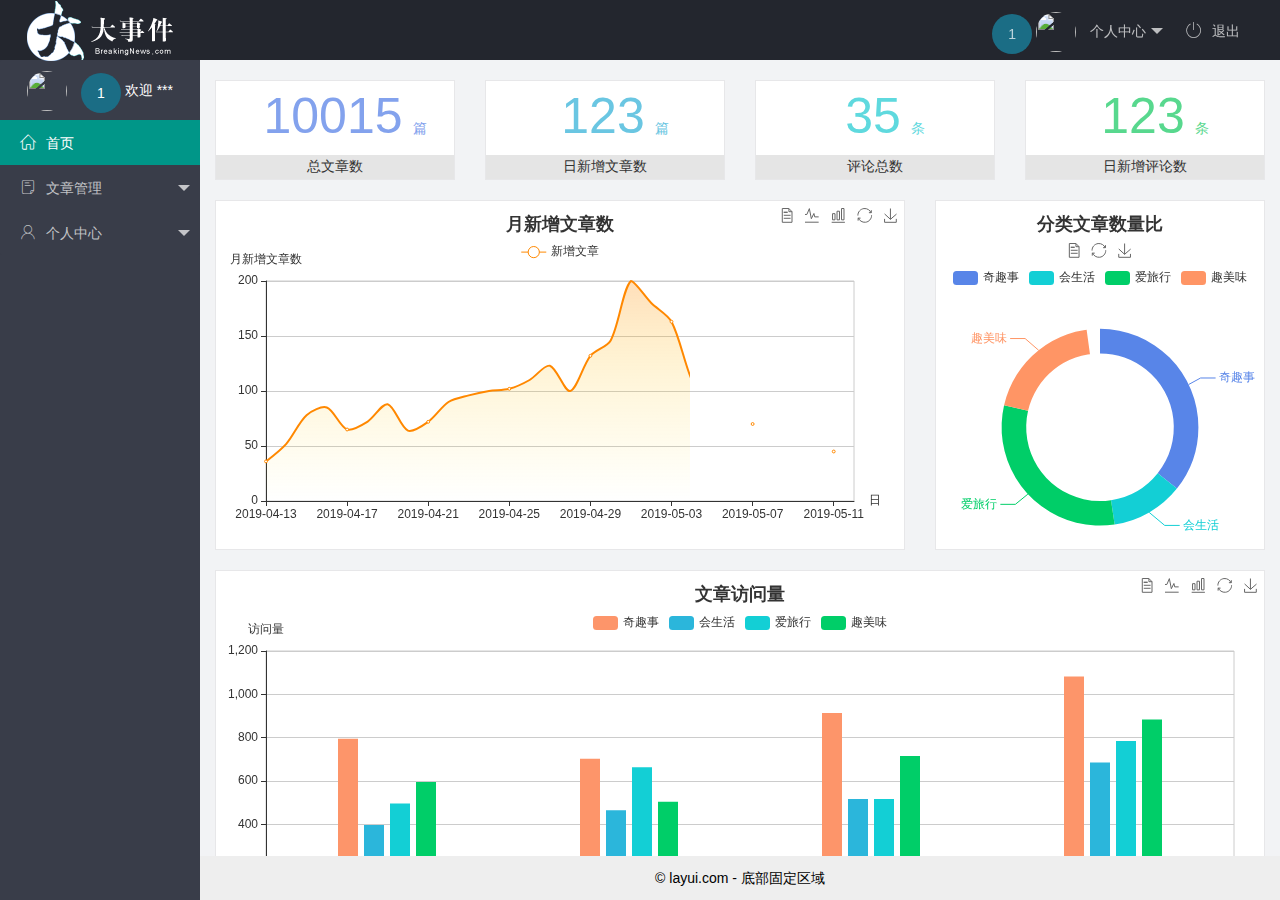
==== commit 136b424c: "修改密码,修改信息完成" ====
--- a/index.html
+++ b/index.html
@@ -58,9 +58,9 @@
                 <li class="layui-nav-item">
                     <a href="javascript:;"> <span class="iconfont icon-user"></span>个人中心</a>
                     <dl class="layui-nav-child">
-                        <dd><a href="javascript:;"><i class="layui-icon layui-icon-app"></i>基本资料</a></dd>
-                        <dd><a href="javascript:;"><i class="layui-icon layui-icon-app"></i>更换头像</a></dd>
-                        <dd><a href=""><i class="layui-icon layui-icon-app"></i>重置密码</a></dd>
+                        <dd><a href="/breakingNews/user/user.html" target="fm"><i class="layui-icon layui-icon-app"></i>基本资料</a></dd>
+                        <dd><a href="/breakingNews/user/user_avatar.html" target="fm"><i class="layui-icon layui-icon-app"></i>更换头像</a></dd>
+                        <dd><a href="/breakingNews/user/user_password.html" target="fm"><i class="layui-icon layui-icon-app"></i>重置密码</a></dd>
                     </dl>
                 </li>
             </ul>
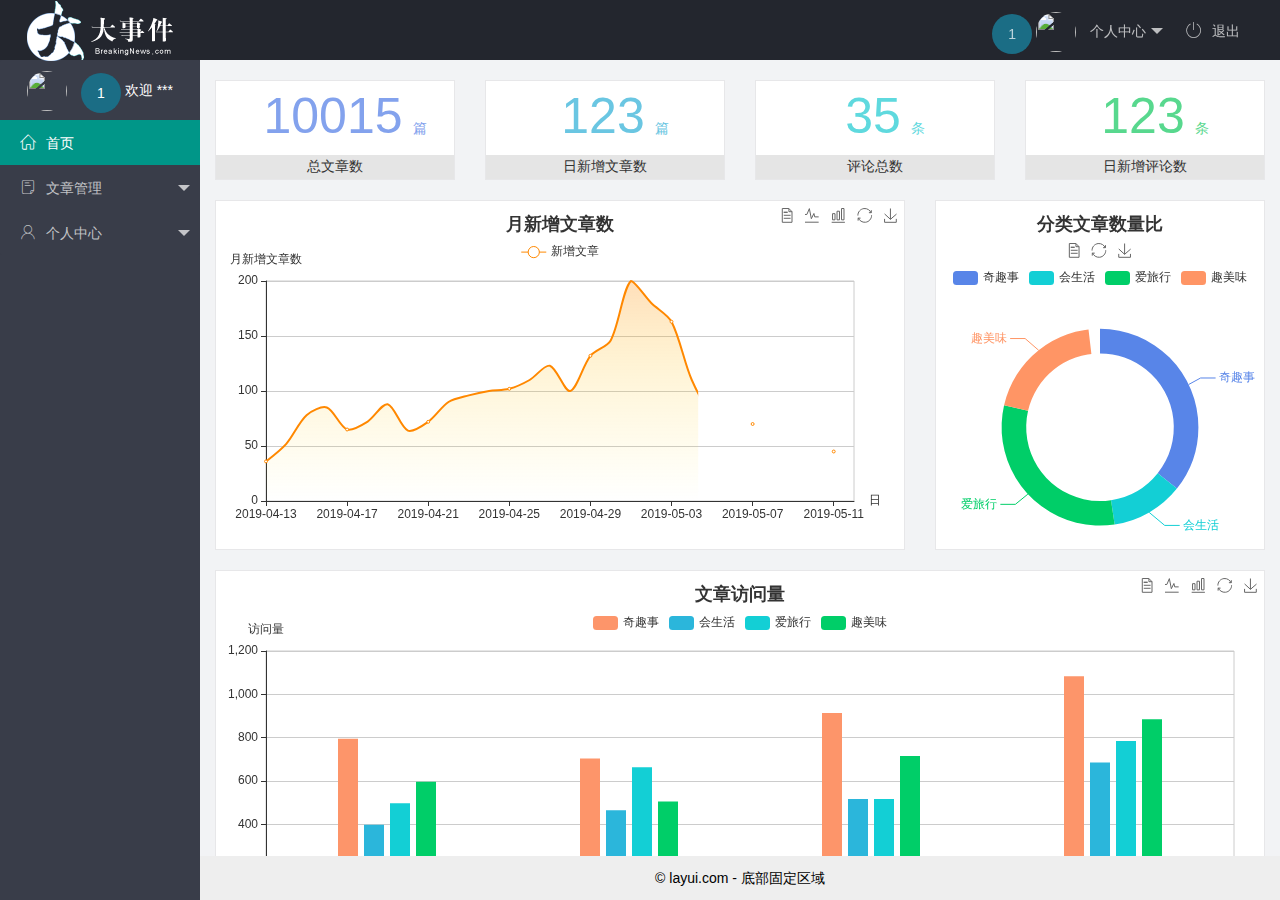
==== commit b16ee2e3: "完成个人中心" ====
--- a/index.html
+++ b/index.html
@@ -25,9 +25,9 @@
                     个人中心
                 </a>
                 <dl class="layui-nav-child">
-                    <dd><a href="">基本资料</a></dd>
-                    <dd><a href="">更换头像</a></dd>
-                    <dd><a href="">重置密码</a></dd>
+                    <dd><a href="./user/user.html" target="fm">基本资料</a></dd>
+                    <dd><a href="./user/user_avatar.html" target="fm">更换头像</a></dd>
+                    <dd><a href="./user/user_password.html" target="fm">重置密码</a></dd>
                 </dl>
             </li>
             <li class="layui-nav-item">
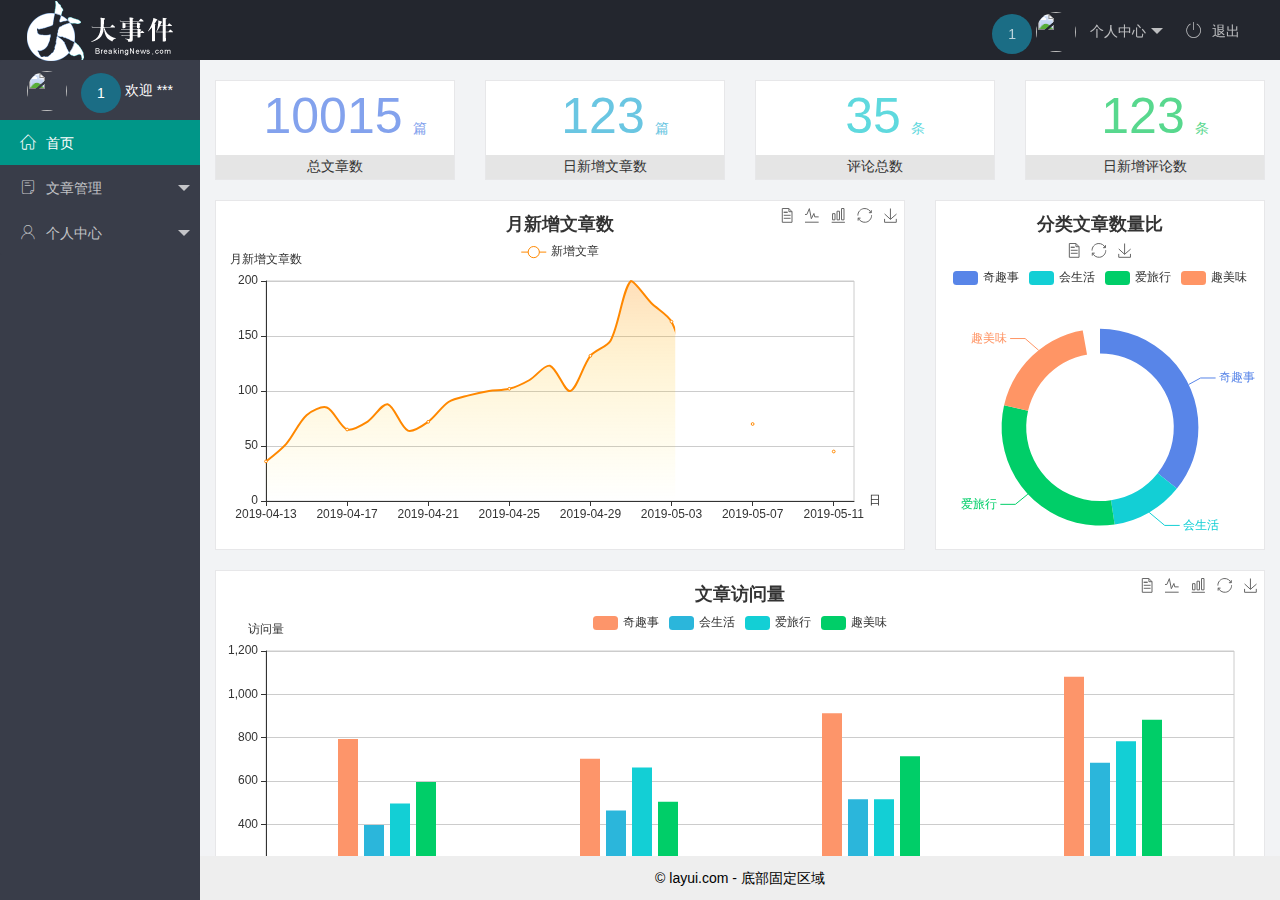
==== commit 86636aac: "28弹出效果" ====
--- a/index.html
+++ b/index.html
@@ -50,7 +50,7 @@
                 <li class="layui-nav-item">
                     <a href="javascript:;"> <span class="iconfont icon-16"></span>文章管理</a>
                     <dl class="layui-nav-child">
-                        <dd><a href="javascript:;"><i class="layui-icon layui-icon-app"></i>文章类别</a></dd>
+                        <dd><a href="./artical/art_cate.html" target="fm"><i class="layui-icon layui-icon-app"></i>文章类别</a></dd>
                         <dd><a href="javascript:;"><i class="layui-icon layui-icon-app"></i>文章列表</a></dd>
                         <dd><a href=""><i class="layui-icon layui-icon-app"></i>发表文章</a></dd>
                     </dl>
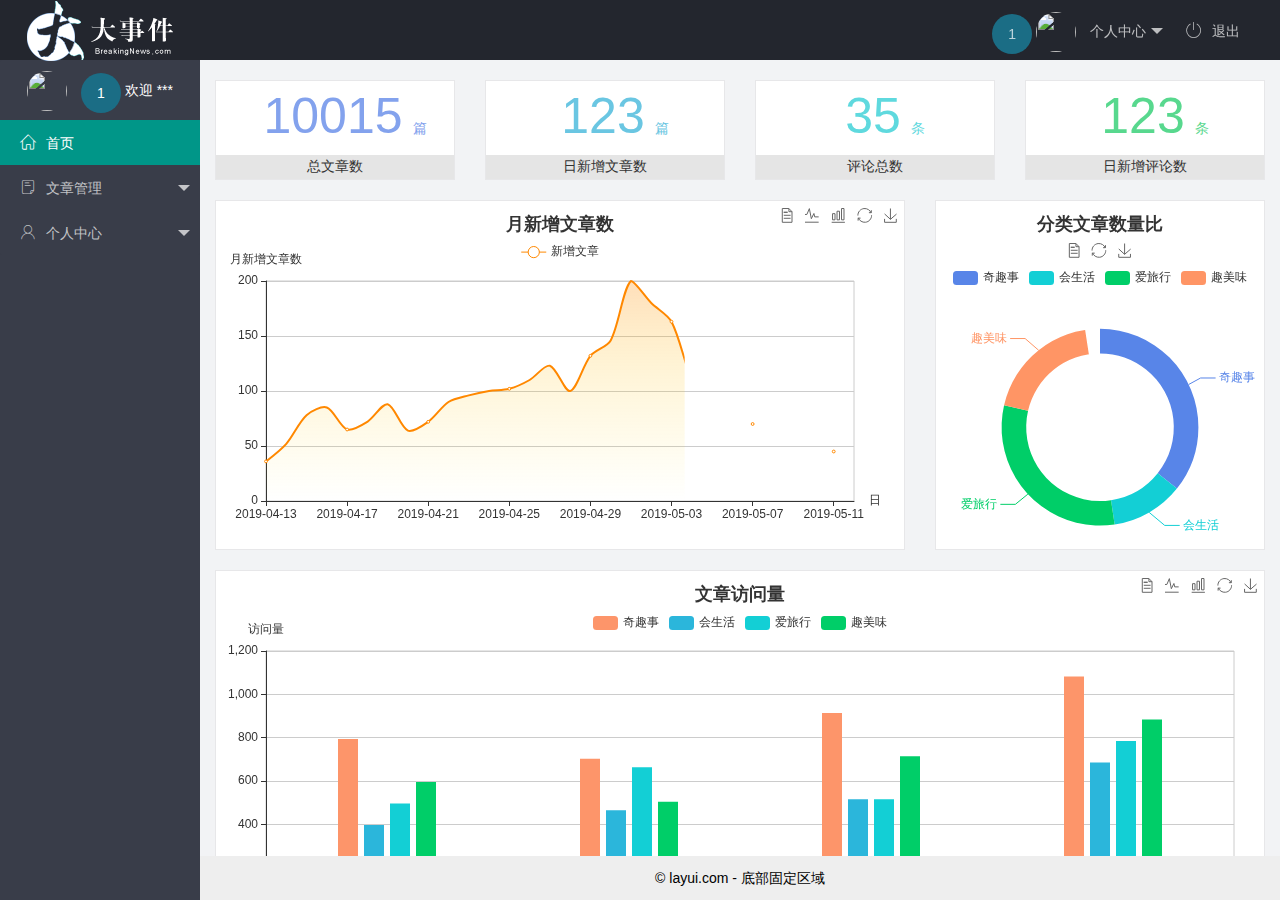
==== commit 92612411: "完成了文列表国内" ====
--- a/index.html
+++ b/index.html
@@ -51,7 +51,7 @@
                     <a href="javascript:;"> <span class="iconfont icon-16"></span>文章管理</a>
                     <dl class="layui-nav-child">
                         <dd><a href="./artical/art_cate.html" target="fm"><i class="layui-icon layui-icon-app"></i>文章类别</a></dd>
-                        <dd><a href="javascript:;"><i class="layui-icon layui-icon-app"></i>文章列表</a></dd>
+                        <dd><a href="./artical/art_list.html" target="fm"><i class="layui-icon layui-icon-app"></i>文章列表</a></dd>
                         <dd><a href=""><i class="layui-icon layui-icon-app"></i>发表文章</a></dd>
                     </dl>
                 </li>
